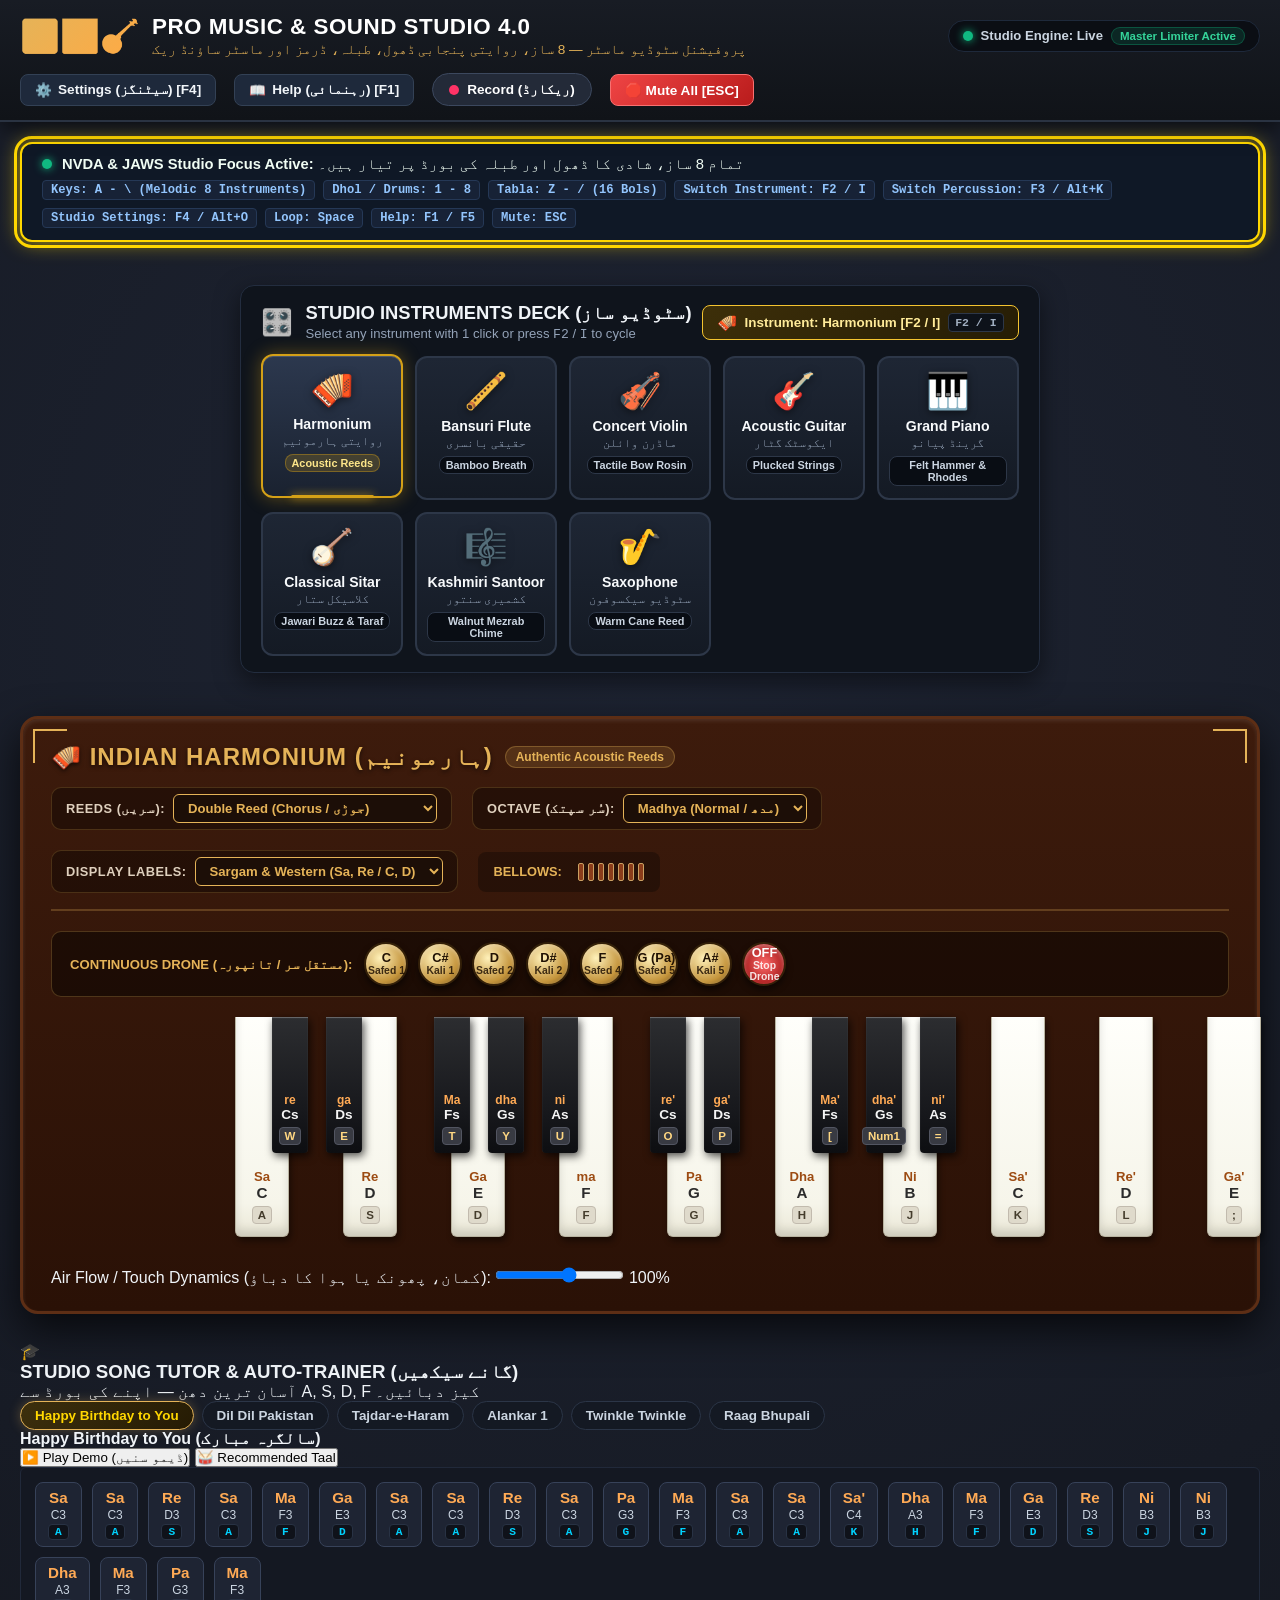
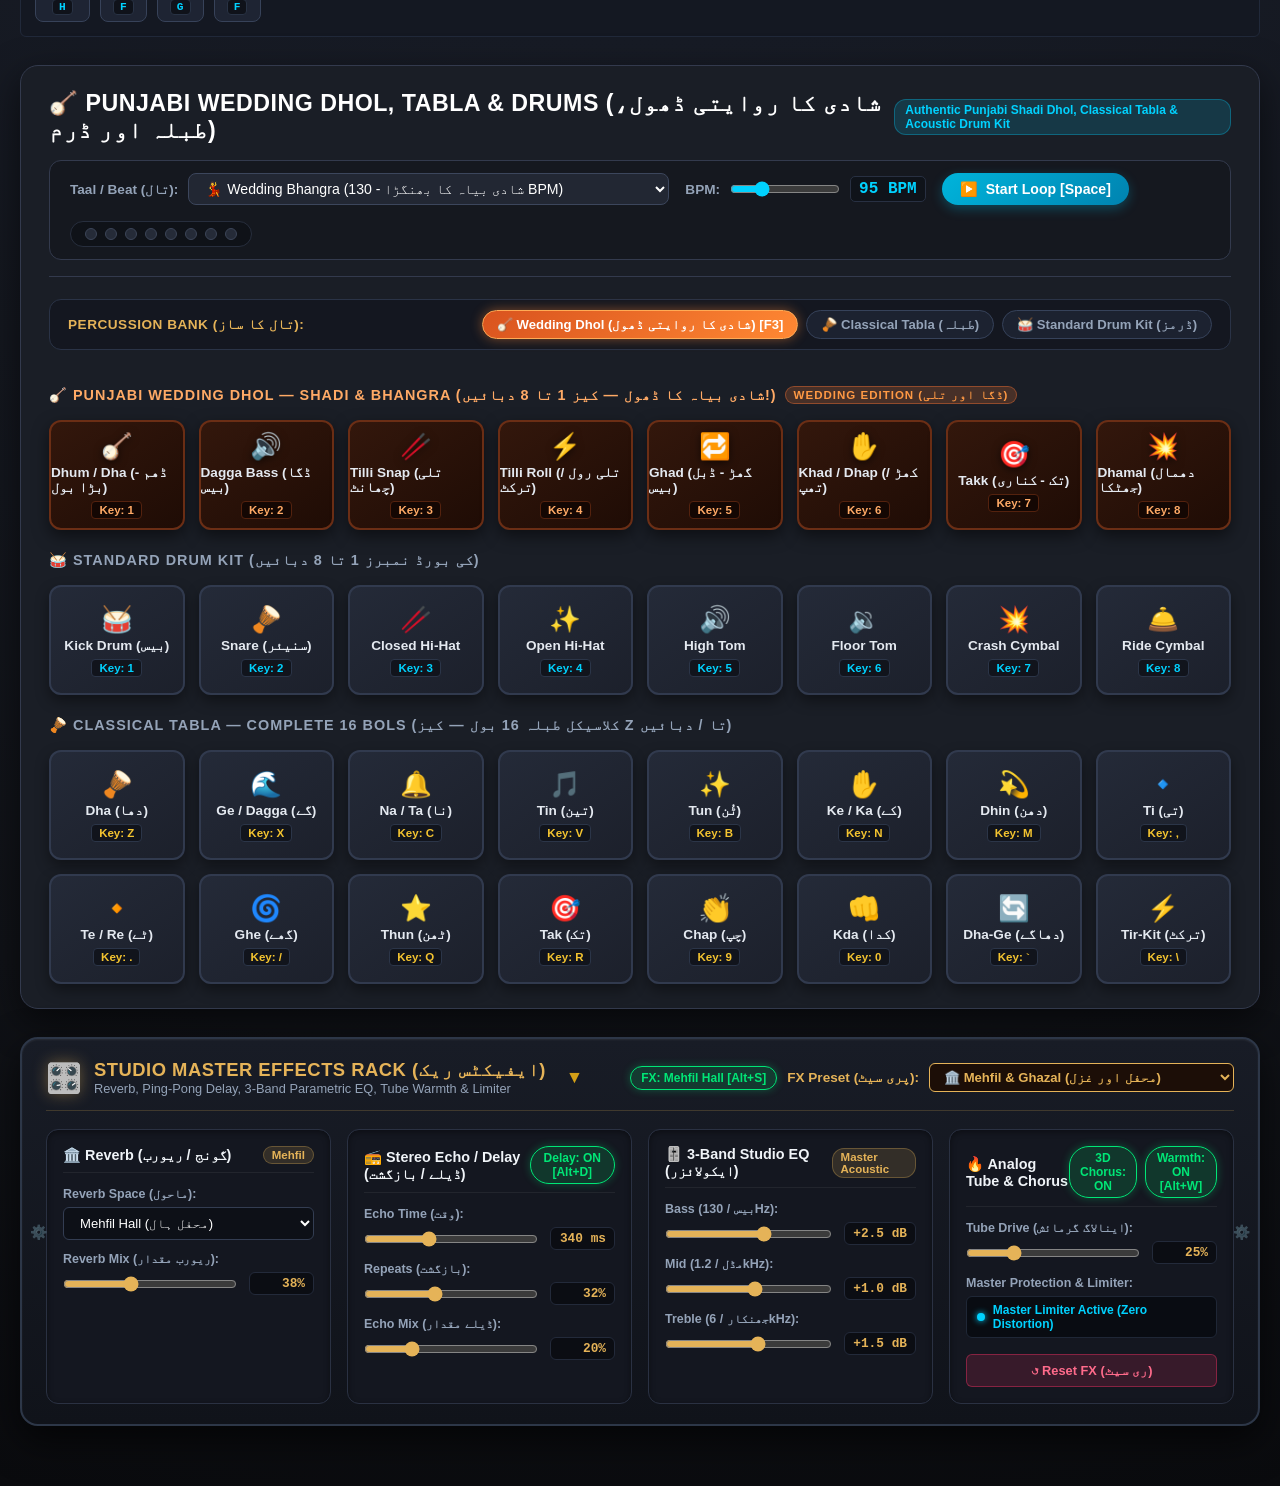
==== index.html @ 952c758a "Pro Music & Sound Studio 4.0 - 8 Instruments, Wedding Dhol, Tabla, Settings Menu & GitHub Updater" ====
<!DOCTYPE html>
<html lang="ur" dir="ltr">
<head>
    <meta charset="UTF-8">
    <meta name="viewport" content="width=device-width, initial-scale=1.0">
    <!-- Built-in Ad-Blocker & Security CSP: Blocks all external ad networks and trackers -->
    <meta http-equiv="Content-Security-Policy" content="default-src 'self' 'unsafe-inline' data: blob:; media-src 'self' data: blob:; img-src 'self' data:;">
    <title>Pro Music & Sound Studio 4.0 - سٹوڈیو ماسٹر (Harmonium, Piano, Sitar, Dhol & Tabla)</title>
    <link rel="manifest" href="manifest.json">
    <link rel="stylesheet" href="style.css">
    <link rel="icon" href="data:image/svg+xml,<svg xmlns='http://www.w3.org/2000/svg' viewBox='0 0 100 100'><text y='.9em' font-size='90'>🎵</text></svg>">
</head>
<body class="mode-dual">

    <!-- ================= TOP STUDIO NAVIGATION HEADER ================= -->
    <header class="studio-header">
        <div class="header-container">
            <div class="logo-area">
                <div class="logo-icon">🎛️🎹🪕</div>
                <div class="title-box">
                    <h1>PRO MUSIC & SOUND STUDIO 4.0</h1>
                    <p class="studio-tagline">پروفیشنل سٹوڈیو ماسٹر — 8 ساز، روایتی پنجابی ڈھول، طبلہ، ڈرمز اور ماسٹر ساؤنڈ ریک</p>
                </div>
            </div>

            <!-- Studio Engine Status & Master VU -->
            <div class="studio-status-box" aria-label="Studio Audio Engine Status">
                <span class="status-indicator-dot" id="engineDot"></span>
                <span class="status-label" id="engineStatusText">Studio Engine: Live</span>
                <span class="vu-badge">Master Limiter Active</span>
            </div>

            <!-- Studio Action Buttons -->
            <div class="header-controls">
                <button id="btnOpenSettings" class="studio-nav-btn" title="Open Studio Settings Menu (Shortcut: F4 or Alt+O)">
                    <span class="nav-icon">⚙️</span>
                    <span>Settings (سیٹنگز) [F4]</span>
                </button>
                <button id="btnTextHelp" class="studio-nav-btn" title="Text Help & Playing Tutorials (Shortcut: F1 or F5)">
                    <span class="nav-icon">📖</span>
                    <span id="helpBtnText">Help (رہنمائی) [F1]</span>
                </button>
                <button id="btnRecord" class="record-btn" title="Record your performance (Shortcut: Alt+X)">
                    <span class="rec-dot"></span>
                    <span id="recText">Record (ریکارڈ)</span>
                </button>
                <a id="btnDownload" class="download-link" download="studio-recording.webm">⬇️ Save Track</a>
                <button id="btnPanicStop" class="panic-btn" title="Panic Button: Stop all sound immediately (Shortcut: Escape)">
                    <span>🛑 Mute All [ESC]</span>
                </button>
            </div>
        </div>
    </header>

    <!-- Main Content: role="application" instructs NVDA and JAWS to enable Focus Mode immediately -->
    <main id="mainApp" role="application" aria-label="Harmonium and Drum Studio Application Mode for NVDA and JAWS">
        
        <!-- Screen Reader Live Regions for Blind / Visually Impaired -->
        <div id="srAssertiveAnnouncer" class="sr-only" role="status" aria-live="assertive" aria-atomic="true"></div>
        <div id="srPoliteAnnouncer" class="sr-only" role="status" aria-live="polite" aria-atomic="true"></div>

        <!-- NVDA & JAWS Direct Focus Initial Target -->
        <div id="nvdaWelcomeBanner" class="nvda-banner" tabindex="0" role="status" aria-label="Pro Music Studio ready. NVDA and JAWS application focus mode is active. All keys pass directly to the studio. Press A to \ for Melodic instruments, 1 to 8 for Dhol and Drums, Z to / for Tabla. Press F4 for Settings, F2 for Instrument Switch, F3 for Percussion Switch, F1 for Help, Escape to stop all sound.">
            <div class="nvda-status-line">
                <span class="status-indicator-dot"></span>
                <span><strong>NVDA & JAWS Studio Focus Active:</strong> تمام 8 ساز، شادی کا ڈھول اور طبلہ کی بورڈ پر تیار ہیں۔</span>
            </div>
            <div class="nvda-quick-tags">
                <span class="nvda-tag">Keys: A - \ (Melodic 8 Instruments)</span>
                <span class="nvda-tag">Dhol / Drums: 1 - 8</span>
                <span class="nvda-tag">Tabla: Z - / (16 Bols)</span>
                <span class="nvda-tag">Switch Instrument: F2 / I</span>
                <span class="nvda-tag">Switch Percussion: F3 / Alt+K</span>
                <span class="nvda-tag">Studio Settings: F4 / Alt+O</span>
                <span class="nvda-tag">Loop: Space</span>
                <span class="nvda-tag">Help: F1 / F5</span>
                <span class="nvda-tag">Mute: ESC</span>
            </div>
        </div>

        <!-- ================= STUDIO INSTRUMENT SELECTOR DECK (8 INSTRUMENTS) ================= -->
        <section class="instrument-deck-section" role="region" aria-label="Studio Instruments Deck">
            <div class="deck-header">
                <div class="deck-title-group">
                    <span class="deck-icon">🎛️</span>
                    <div>
                        <h2>STUDIO INSTRUMENTS DECK (سٹوڈیو ساز)</h2>
                        <span class="deck-subtitle">Select any instrument with 1 click or press <kbd>F2</kbd> / <kbd>I</kbd> to cycle</span>
                    </div>
                </div>
                <div class="deck-quick-btn">
                    <button id="btnToggleInstrument" class="a11y-btn a11y-highlight" title="Switch Instrument (Shortcut: F2 or I)">
                        <span class="a11y-icon" id="instBtnIcon">🪗</span>
                        <span id="instBtnText">Instrument: Harmonium [F2 / I]</span>
                        <span class="a11y-kbd">F2 / I</span>
                    </button>
                </div>
            </div>

            <!-- 8 Interactive Studio Instrument Cards -->
            <div class="instrument-cards-grid" id="instrumentCardsDeck" role="tablist" aria-label="Choose Studio Instrument">
                <button class="inst-card active" data-inst="harmonium" role="tab" aria-selected="true" id="cardHarmonium" title="Indian Harmonium (ہارمونیم) [F2 / I]">
                    <span class="inst-card-icon">🪗</span>
                    <div class="inst-card-info">
                        <strong class="inst-card-title">Harmonium</strong>
                        <span class="inst-card-ur">روایتی ہارمونیم</span>
                    </div>
                    <span class="inst-card-badge">Acoustic Reeds</span>
                </button>

                <button class="inst-card" data-inst="flute" role="tab" aria-selected="false" id="cardFlute" title="Indian Bansuri Flute (بانسری) [F2 / I]">
                    <span class="inst-card-icon">🪈</span>
                    <div class="inst-card-info">
                        <strong class="inst-card-title">Bansuri Flute</strong>
                        <span class="inst-card-ur">حقیقی بانسری</span>
                    </div>
                    <span class="inst-card-badge">Bamboo Breath</span>
                </button>

                <button class="inst-card" data-inst="violin" role="tab" aria-selected="false" id="cardViolin" title="Modern Concert Violin (وائلن اور بیلا) [F2 / I]">
                    <span class="inst-card-icon">🎻</span>
                    <div class="inst-card-info">
                        <strong class="inst-card-title">Concert Violin</strong>
                        <span class="inst-card-ur">ماڈرن وائلن</span>
                    </div>
                    <span class="inst-card-badge">Tactile Bow Rosin</span>
                </button>

                <button class="inst-card" data-inst="guitar" role="tab" aria-selected="false" id="cardGuitar" title="Acoustic & Classical Guitar (ایکوسٹک گٹار) [F2 / I]">
                    <span class="inst-card-icon">🎸</span>
                    <div class="inst-card-info">
                        <strong class="inst-card-title">Acoustic Guitar</strong>
                        <span class="inst-card-ur">ایکوسٹک گٹار</span>
                    </div>
                    <span class="inst-card-badge">Plucked Strings</span>
                </button>

                <button class="inst-card" data-inst="piano" role="tab" aria-selected="false" id="cardPiano" title="Concert Grand Piano (گرینڈ پیانو) [F2 / I]">
                    <span class="inst-card-icon">🎹</span>
                    <div class="inst-card-info">
                        <strong class="inst-card-title">Grand Piano</strong>
                        <span class="inst-card-ur">گرینڈ پیانو</span>
                    </div>
                    <span class="inst-card-badge">Felt Hammer & Rhodes</span>
                </button>

                <button class="inst-card" data-inst="sitar" role="tab" aria-selected="false" id="cardSitar" title="Classical Indian Sitar (کلاسیکل ستار) [F2 / I]">
                    <span class="inst-card-icon">🪕</span>
                    <div class="inst-card-info">
                        <strong class="inst-card-title">Classical Sitar</strong>
                        <span class="inst-card-ur">کلاسیکل ستار</span>
                    </div>
                    <span class="inst-card-badge">Jawari Buzz & Taraf</span>
                </button>

                <button class="inst-card" data-inst="santoor" role="tab" aria-selected="false" id="cardSantoor" title="Kashmiri 100-String Santoor (کشمیری سنتور) [F2 / I]">
                    <span class="inst-card-icon">🎼</span>
                    <div class="inst-card-info">
                        <strong class="inst-card-title">Kashmiri Santoor</strong>
                        <span class="inst-card-ur">کشمیری سنتور</span>
                    </div>
                    <span class="inst-card-badge">Walnut Mezrab Chime</span>
                </button>

                <button class="inst-card" data-inst="sax" role="tab" aria-selected="false" id="cardSax" title="Studio Jazz Saxophone (سٹوڈیو سیکسوفون) [F2 / I]">
                    <span class="inst-card-icon">🎷</span>
                    <div class="inst-card-info">
                        <strong class="inst-card-title">Saxophone</strong>
                        <span class="inst-card-ur">سٹوڈیو سیکسوفون</span>
                    </div>
                    <span class="inst-card-badge">Warm Cane Reed</span>
                </button>
            </div>

            <!-- Hidden select kept for backwards compatibility & screen readers -->
            <select id="instrumentSelect" class="sr-only" aria-label="Select Instrument">
                <option value="harmonium" selected>Harmonium</option>
                <option value="flute">Bansuri Flute</option>
                <option value="violin">Concert Violin</option>
                <option value="guitar">Acoustic Guitar</option>
                <option value="piano">Grand Piano</option>
                <option value="sitar">Classical Sitar</option>
                <option value="santoor">Kashmiri Santoor</option>
                <option value="sax">Saxophone</option>
            </select>
        </section>

        <!-- ================= MAIN MELODIC INSTRUMENT & KEYBOARD WORKSPACE ================= -->
        <section class="harmonium-section" id="harmoniumSection" role="region" aria-label="Melodic Keyboard Workspace">
            <div class="harmonium-header">
                <div class="harmonium-title">
                    <h2 id="instrumentHeaderTitle">🪗 INDIAN HARMONIUM (ہارمونیم)</h2>
                    <span id="instrumentHeaderSubtitle">Authentic Acoustic Reeds</span>
                </div>

                <!-- Instrument Control Strip -->
                <div class="harmonium-controls">
                    <!-- Reed / Tone Bank Selection -->
                    <div class="control-group">
                        <label for="reedSelect" id="reedSelectLabel">Reeds (سریں):</label>
                        <select id="reedSelect" class="brass-select" aria-label="Tone and Sound Model">
                            <option value="double" selected>Double Reed (Chorus / جوڑی)</option>
                            <option value="triple">Triple Reed (Organ Fullness / تہری)</option>
                            <option value="single">Single Reed (Clean / اکیلی)</option>
                        </select>
                    </div>

                    <!-- Octave / Saptak Shift -->
                    <div class="control-group">
                        <label for="octaveSelect">Octave (سُر سپتک):</label>
                        <select id="octaveSelect" class="brass-select" aria-label="Octave Shift: Mandra, Madhya, Taar">
                            <option value="-1">Mandra (Low / مندر)</option>
                            <option value="0" selected>Madhya (Normal / مدھ)</option>
                            <option value="1">Taar (High / تار)</option>
                        </select>
                    </div>

                    <!-- Notation Toggle -->
                    <div class="control-group">
                        <label for="notationSelect">Display Labels:</label>
                        <select id="notationSelect" class="brass-select" aria-label="Notation Display">
                            <option value="both" selected>Sargam & Western (Sa, Re / C, D)</option>
                            <option value="sargam">Sargam Only (سارگم)</option>
                            <option value="western">Western Only (C, D, E)</option>
                        </select>
                    </div>

                    <!-- Bellows / Breath / Touch Expression Indicator -->
                    <div class="bellows-wrapper" id="bellowsWrapper" title="Acoustic Expression Dynamics">
                        <span id="bellowsAirLabel" style="font-size: 0.8rem; font-weight: 700; color: var(--brass);">BELLOWS:</span>
                        <div class="bellows-indicator" id="bellowsIndicator">
                            <div class="bellows-fold"></div>
                            <div class="bellows-fold"></div>
                            <div class="bellows-fold"></div>
                            <div class="bellows-fold"></div>
                            <div class="bellows-fold"></div>
                            <div class="bellows-fold"></div>
                            <div class="bellows-fold"></div>
                        </div>
                    </div>
                </div>
            </div>

            <!-- Continuous Drone Bar (Sur / Tanpura) -->
            <div class="drone-bar">
                <span class="drone-title">Continuous Drone (مستقل سر / تانپورہ):</span>
                <div class="drone-knobs">
                    <button class="drone-btn" data-drone="C4" data-freq="261.63">
                        <span>C</span>
                        <small>Safed 1</small>
                    </button>
                    <button class="drone-btn" data-drone="Cs4" data-freq="277.18">
                        <span>C#</span>
                        <small>Kali 1</small>
                    </button>
                    <button class="drone-btn" data-drone="D4" data-freq="293.66">
                        <span>D</span>
                        <small>Safed 2</small>
                    </button>
                    <button class="drone-btn" data-drone="Ds4" data-freq="311.13">
                        <span>D#</span>
                        <small>Kali 2</small>
                    </button>
                    <button class="drone-btn" data-drone="F4" data-freq="349.23">
                        <span>F</span>
                        <small>Safed 4</small>
                    </button>
                    <button class="drone-btn" data-drone="G4" data-freq="392.00">
                        <span>G (Pa)</span>
                        <small>Safed 5</small>
                    </button>
                    <button class="drone-btn" data-drone="As4" data-freq="466.16">
                        <span>A#</span>
                        <small>Kali 5</small>
                    </button>
                    <button class="drone-btn" id="btnStopDrone" style="background: radial-gradient(circle, #ff6b6b, #8b0000); color: #fff;">
                        <span>OFF</span>
                        <small>Stop Drone</small>
                    </button>
                </div>
            </div>

            <!-- The Keyboard (25 Keys: 15 White, 10 Black) -->
            <div class="keyboard-container" id="keyboardContainer" role="group" aria-label="Melodic Musical Keyboard">
                <div class="keyboard-inner keyboard" id="harmoniumKeyboard">
                    <!-- White Keys -->
                    <div class="key white" data-note="C3" data-freq="130.81" data-sargam="Mandra Sa" data-key="A" id="key-C3" tabindex="0" role="button" aria-label="White key: Mandra Sa, C3, Computer Key A">
                        <div class="key-label-wrapper">
                            <span class="key-sargam">Sa</span>
                            <span class="key-western">C3</span>
                            <span class="key-shortcut">A</span>
                        </div>
                    </div>
                    <div class="key white" data-note="D3" data-freq="146.83" data-sargam="Mandra Re" data-key="S" id="key-D3" tabindex="0" role="button" aria-label="White key: Mandra Re, D3, Computer Key S">
                        <div class="key-label-wrapper">
                            <span class="key-sargam">Re</span>
                            <span class="key-western">D3</span>
                            <span class="key-shortcut">S</span>
                        </div>
                    </div>
                    <div class="key white" data-note="E3" data-freq="164.81" data-sargam="Mandra Ga" data-key="D" id="key-E3" tabindex="0" role="button" aria-label="White key: Mandra Ga, E3, Computer Key D">
                        <div class="key-label-wrapper">
                            <span class="key-sargam">Ga</span>
                            <span class="key-western">E3</span>
                            <span class="key-shortcut">D</span>
                        </div>
                    </div>
                    <div class="key white" data-note="F3" data-freq="174.61" data-sargam="Mandra Ma" data-key="F" id="key-F3" tabindex="0" role="button" aria-label="White key: Mandra Ma, F3, Computer Key F">
                        <div class="key-label-wrapper">
                            <span class="key-sargam">Ma</span>
                            <span class="key-western">F3</span>
                            <span class="key-shortcut">F</span>
                        </div>
                    </div>
                    <div class="key white" data-note="G3" data-freq="196.00" data-sargam="Mandra Pa" data-key="G" id="key-G3" tabindex="0" role="button" aria-label="White key: Mandra Pa, G3, Computer Key G">
                        <div class="key-label-wrapper">
                            <span class="key-sargam">Pa</span>
                            <span class="key-western">G3</span>
                            <span class="key-shortcut">G</span>
                        </div>
                    </div>
                    <div class="key white" data-note="A3" data-freq="220.00" data-sargam="Mandra Dha" data-key="H" id="key-A3" tabindex="0" role="button" aria-label="White key: Mandra Dha, A3, Computer Key H">
                        <div class="key-label-wrapper">
                            <span class="key-sargam">Dha</span>
                            <span class="key-western">A3</span>
                            <span class="key-shortcut">H</span>
                        </div>
                    </div>
                    <div class="key white" data-note="B3" data-freq="246.94" data-sargam="Mandra Ni" data-key="J" id="key-B3" tabindex="0" role="button" aria-label="White key: Mandra Ni, B3, Computer Key J">
                        <div class="key-label-wrapper">
                            <span class="key-sargam">Ni</span>
                            <span class="key-western">B3</span>
                            <span class="key-shortcut">J</span>
                        </div>
                    </div>

                    <!-- Madhya Saptak (Normal) -->
                    <div class="key white" data-note="C4" data-freq="261.63" data-sargam="Madhya Sa" data-key="K" id="key-C4" tabindex="0" role="button" aria-label="White key: Madhya Sa, C4, Computer Key K">
                        <div class="key-label-wrapper">
                            <span class="key-sargam">Sa</span>
                            <span class="key-western">C4</span>
                            <span class="key-shortcut">K</span>
                        </div>
                    </div>
                    <div class="key white" data-note="D4" data-freq="293.66" data-sargam="Madhya Re" data-key="L" id="key-D4" tabindex="0" role="button" aria-label="White key: Madhya Re, D4, Computer Key L">
                        <div class="key-label-wrapper">
                            <span class="key-sargam">Re</span>
                            <span class="key-western">D4</span>
                            <span class="key-shortcut">L</span>
                        </div>
                    </div>
                    <div class="key white" data-note="E4" data-freq="329.63" data-sargam="Madhya Ga" data-key=";" id="key-E4" tabindex="0" role="button" aria-label="White key: Madhya Ga, E4, Computer Key Semicolon">
                        <div class="key-label-wrapper">
                            <span class="key-sargam">Ga</span>
                            <span class="key-western">E4</span>
                            <span class="key-shortcut">;</span>
                        </div>
                    </div>
                    <div class="key white" data-note="F4" data-freq="349.23" data-sargam="Madhya Ma" data-key="'" id="key-F4" tabindex="0" role="button" aria-label="White key: Madhya Ma, F4, Computer Key Quote">
                        <div class="key-label-wrapper">
                            <span class="key-sargam">Ma</span>
                            <span class="key-western">F4</span>
                            <span class="key-shortcut">'</span>
                        </div>
                    </div>
                    <div class="key white" data-note="G4" data-freq="392.00" data-sargam="Madhya Pa" data-key="Enter" id="key-G4" tabindex="0" role="button" aria-label="White key: Madhya Pa, G4, Computer Key Enter">
                        <div class="key-label-wrapper">
                            <span class="key-sargam">Pa</span>
                            <span class="key-western">G4</span>
                            <span class="key-shortcut">↵</span>
                        </div>
                    </div>

                    <!-- Taar Saptak (High) -->
                    <div class="key white" data-note="A4" data-freq="440.00" data-sargam="Taar Dha" data-key="[" id="key-A4" tabindex="0" role="button" aria-label="White key: Taar Dha, A4, Computer Key Left Bracket">
                        <div class="key-label-wrapper">
                            <span class="key-sargam">Dha'</span>
                            <span class="key-western">A4</span>
                            <span class="key-shortcut">[</span>
                        </div>
                    </div>
                    <div class="key white" data-note="B4" data-freq="493.88" data-sargam="Taar Ni" data-key="]" id="key-B4" tabindex="0" role="button" aria-label="White key: Taar Ni, B4, Computer Key Right Bracket">
                        <div class="key-label-wrapper">
                            <span class="key-sargam">Ni'</span>
                            <span class="key-western">B4</span>
                            <span class="key-shortcut">]</span>
                        </div>
                    </div>
                    <div class="key white" data-note="C5" data-freq="523.25" data-sargam="Taar Sa" data-key="\" id="key-C5" tabindex="0" role="button" aria-label="White key: Taar Sa, C5, Computer Key Backslash">
                        <div class="key-label-wrapper">
                            <span class="key-sargam">Sa''</span>
                            <span class="key-western">C5</span>
                            <span class="key-shortcut">\</span>
                        </div>
                    </div>

                    <!-- Black Keys (Komal / Teevra / Flats & Sharps) -->
                    <div class="key black" data-note="Cs3" data-freq="138.59" data-sargam="re (komal)" data-key="W" id="key-Cs3" style="left: 48px;" tabindex="0" role="button" aria-label="Black key: Komal re, C sharp 3, Computer Key W">
                        <div class="key-label-wrapper">
                            <span class="key-sargam">re</span>
                            <span class="key-western">C#3</span>
                            <span class="key-shortcut">W</span>
                        </div>
                    </div>
                    <div class="key black" data-note="Ds3" data-freq="155.56" data-sargam="ga (komal)" data-key="E" id="key-Ds3" style="left: 114px;" tabindex="0" role="button" aria-label="Black key: Komal ga, D sharp 3, Computer Key E">
                        <div class="key-label-wrapper">
                            <span class="key-sargam">ga</span>
                            <span class="key-western">D#3</span>
                            <span class="key-shortcut">E</span>
                        </div>
                    </div>
                    <div class="key black" data-note="Fs3" data-freq="185.00" data-sargam="Ma (teevra)" data-key="T" id="key-Fs3" style="left: 246px;" tabindex="0" role="button" aria-label="Black key: Teevra Ma, F sharp 3, Computer Key T">
                        <div class="key-label-wrapper">
                            <span class="key-sargam">Ma'</span>
                            <span class="key-western">F#3</span>
                            <span class="key-shortcut">T</span>
                        </div>
                    </div>
                    <div class="key black" data-note="Gs3" data-freq="207.65" data-sargam="dha (komal)" data-key="Y" id="key-Gs3" style="left: 312px;" tabindex="0" role="button" aria-label="Black key: Komal dha, G sharp 3, Computer Key Y">
                        <div class="key-label-wrapper">
                            <span class="key-sargam">dha</span>
                            <span class="key-western">G#3</span>
                            <span class="key-shortcut">Y</span>
                        </div>
                    </div>
                    <div class="key black" data-note="As3" data-freq="233.08" data-sargam="ni (komal)" data-key="U" id="key-As3" style="left: 378px;" tabindex="0" role="button" aria-label="Black key: Komal ni, A sharp 3, Computer Key U">
                        <div class="key-label-wrapper">
                            <span class="key-sargam">ni</span>
                            <span class="key-western">A#3</span>
                            <span class="key-shortcut">U</span>
                        </div>
                    </div>

                    <!-- Madhya Black Keys -->
                    <div class="key black" data-note="Cs4" data-freq="277.18" data-sargam="re (komal)" data-key="O" id="key-Cs4" style="left: 510px;" tabindex="0" role="button" aria-label="Black key: Madhya Komal re, C sharp 4, Computer Key O">
                        <div class="key-label-wrapper">
                            <span class="key-sargam">re</span>
                            <span class="key-western">C#4</span>
                            <span class="key-shortcut">O</span>
                        </div>
                    </div>
                    <div class="key black" data-note="Ds4" data-freq="311.13" data-sargam="ga (komal)" data-key="P" id="key-Ds4" style="left: 576px;" tabindex="0" role="button" aria-label="Black key: Madhya Komal ga, D sharp 4, Computer Key P">
                        <div class="key-label-wrapper">
                            <span class="key-sargam">ga</span>
                            <span class="key-western">D#4</span>
                            <span class="key-shortcut">P</span>
                        </div>
                    </div>
                    <!-- Black key Fs4 -->
                    <div class="key black" data-note="Fs4" data-freq="369.99" data-sargam="Ma (teevra)" data-key="Backspace" id="key-Fs4" style="left: 708px;" tabindex="0" role="button" aria-label="Black key: Madhya Teevra Ma, F sharp 4, Computer Key Backspace">
                        <div class="key-label-wrapper">
                            <span class="key-sargam">Ma'</span>
                            <span class="key-western">F#4</span>
                            <span class="key-shortcut">⌫</span>
                        </div>
                    </div>
                </div>
            </div>

            <!-- Bellows Dynamics Control Slider -->
            <div class="bellows-control-bar">
                <label for="bellowsSlider" id="bellowsSliderLabel">Air Flow / Touch Dynamics (کمان، پھونک یا ہوا کا دباؤ):</label>
                <input type="range" id="bellowsSlider" min="0.3" max="1.5" step="0.05" value="1.0" aria-label="Air Pressure and Expression Dynamics">
                <span class="bellows-val" id="bellowsVal">100%</span>
            </div>
        </section>

        <!-- ================= INTERACTIVE SONG TUTOR & AUTO TRAINER ================= -->
        <section class="song-tutor-section" id="songTutorSection" role="region" aria-label="Interactive Song Tutorials">
            <div class="tutor-header">
                <div class="tutor-title">
                    <span class="tutor-icon">🎓</span>
                    <div>
                        <h3>STUDIO SONG TUTOR & AUTO-TRAINER (گانے سیکھیں)</h3>
                        <span id="currentSongDesc">Select a song to practice notes or listen to automated demo</span>
                    </div>
                </div>
                <div class="song-selector-pills" id="songSelectorPills"></div>
            </div>
            <div class="song-display-card">
                <div class="song-info-line">
                    <h4 id="currentSongTitle">🎵 Song Title</h4>
                    <div class="song-action-btns">
                        <button id="btnPlaySongDemo" class="demo-play-btn" title="Listen to automated melody demo">
                            <span id="demoPlayIcon">▶️</span>
                            <span id="demoPlayText">Listen Demo (ڈیمو سنیں)</span>
                        </button>
                        <button id="btnSongBeat" class="song-beat-btn" title="Play recommended rhythm Taal">
                            <span>🥁 Recommended Taal</span>
                        </button>
                    </div>
                </div>
                <div class="notes-stream" id="notesStream" role="region" aria-label="Interactive notes practice bar"></div>
            </div>
        </section>

        <!-- ================= PERCUSSION STUDIO: DHOL, TABLA & DRUMS ================= -->
        <section class="drum-section" id="drumSection" role="region" aria-label="Percussion Studio Workspace">
            <div class="drum-header">
                <div class="drum-title">
                    <h2>🪕 PUNJABI WEDDING DHOL, TABLA & DRUMS (شادی کا روایتی ڈھول، طبلہ اور ڈرم)</h2>
                    <span>Authentic Punjabi Shadi Dhol, Classical Tabla & Acoustic Drum Kit</span>
                </div>

                <!-- Live Rhythm Sequencer / Auto Accompaniment -->
                <div class="rhythm-toolbar">
                    <div class="rhythm-select-box">
                        <label for="rhythmSelect">Taal / Beat (تال):</label>
                        <select id="rhythmSelect" class="studio-select">
                            <option value="bhangra" selected>💃 Wedding Bhangra (شادی بیاہ کا بھنگڑا - 130 BPM)</option>
                            <option value="luddi">👰 Wedding Luddi & Mehndi (شادی کی لدھی اور رسمِ حنا - 115 BPM)</option>
                            <option value="dhamal">📿 Mast Qalandar Dhamal (مست قلندر دھمال - 140 BPM)</option>
                            <option value="keherwa">Keherwa (کہروہ - 8 Matra / Ghazal)</option>
                            <option value="dadra">Dadra (دادرا - 6 Matra / Folk)</option>
                            <option value="rock">Rock / Pop (4/4 Standard)</option>
                            <option value="disco">Disco / Dance (4-on-Floor)</option>
                            <option value="metronome">Metronome (Practice / میٹرونوم)</option>
                        </select>
                    </div>

                    <div class="tempo-box">
                        <label for="tempoSlider">BPM:</label>
                        <input type="range" id="tempoSlider" min="60" max="200" value="95">
                        <span class="bpm-display" id="bpmDisplay">95 BPM</span>
                    </div>

                    <button id="btnPlayRhythm" class="rhythm-play-btn" title="Start or Stop Rhythm Loop (Shortcut: Space)">
                        <span id="rhythmPlayIcon">▶️</span>
                        <span id="rhythmPlayText">Start Loop [Space]</span>
                    </button>

                    <!-- Beat Step Visualizer -->
                    <div class="step-lights" id="stepLights">
                        <div class="step-led"></div>
                        <div class="step-led"></div>
                        <div class="step-led"></div>
                        <div class="step-led"></div>
                        <div class="step-led"></div>
                        <div class="step-led"></div>
                        <div class="step-led"></div>
                        <div class="step-led"></div>
                    </div>
                </div>
            </div>

            <!-- Percussion Bank Selector -->
            <div class="perc-bank-bar" role="toolbar" aria-label="Percussion Instrument Selection">
                <span class="perc-bank-label">Percussion Bank (تال کا ساز):</span>
                <div class="perc-bank-pills">
                    <button class="perc-bank-btn active" data-bank="dhol" id="btnBankDhol" title="Switch to Punjabi Wedding Dhol (Shortcut: F3 or Alt+K)">
                        <span>🪕 Wedding Dhol (شادی کا روایتی ڈھول) [F3]</span>
                    </button>
                    <button class="perc-bank-btn" data-bank="tabla" id="btnBankTabla" title="Switch to Classical Tabla (Shortcut: F3 or Alt+K)">
                        <span>🪘 Classical Tabla (طبلہ)</span>
                    </button>
                    <button class="perc-bank-btn" data-bank="drums" id="btnBankDrums" title="Switch to Standard Drum Kit (Shortcut: F3 or Alt+K)">
                        <span>🥁 Standard Drum Kit (ڈرمز)</span>
                    </button>
                </div>
            </div>

            <!-- Punjabi Wedding Dhol Pads (شادی بیاہ کا روایتی پنجابی ڈھول) -->
            <div class="pads-wrapper" id="dholPadsWrapper">
                <div class="pads-section-title dhol-title">
                    <span>🪕 Punjabi Wedding Dhol — Shadi & Bhangra (شادی بیاہ کا ڈھول — کیز 1 تا 8 دبائیں!)</span>
                    <span class="dhol-badge">Wedding Edition (ڈگا اور تلی)</span>
                </div>
                <div class="pads-grid dhol-grid">
                    <div class="drum-pad dhol-pad" data-drum="dhol-dhum" data-key="1">
                        <div class="pad-icon">🪕</div>
                        <div class="pad-name">Dhum / Dha (ڈھم - بڑا بول)</div>
                        <div class="pad-hint">Key: 1</div>
                    </div>
                    <div class="drum-pad dhol-pad" data-drum="dhol-dagga" data-key="2">
                        <div class="pad-icon">🔊</div>
                        <div class="pad-name">Dagga Bass (ڈگا بیس)</div>
                        <div class="pad-hint">Key: 2</div>
                    </div>
                    <div class="drum-pad dhol-pad" data-drum="dhol-tilli" data-key="3">
                        <div class="pad-icon">🥢</div>
                        <div class="pad-name">Tilli Snap (تلی چھانٹ)</div>
                        <div class="pad-hint">Key: 3</div>
                    </div>
                    <div class="drum-pad dhol-pad" data-drum="dhol-roll" data-key="4">
                        <div class="pad-icon">⚡</div>
                        <div class="pad-name">Tilli Roll (تلی رول / ترکٹ)</div>
                        <div class="pad-hint">Key: 4</div>
                    </div>
                    <div class="drum-pad dhol-pad" data-drum="dhol-ghad" data-key="5">
                        <div class="pad-icon">🔁</div>
                        <div class="pad-name">Ghad (گھڑ - ڈبل بیس)</div>
                        <div class="pad-hint">Key: 5</div>
                    </div>
                    <div class="drum-pad dhol-pad" data-drum="dhol-khad" data-key="6">
                        <div class="pad-icon">✋</div>
                        <div class="pad-name">Khad / Dhap (کھڑ / تھپ)</div>
                        <div class="pad-hint">Key: 6</div>
                    </div>
                    <div class="drum-pad dhol-pad" data-drum="dhol-takk" data-key="7">
                        <div class="pad-icon">🎯</div>
                        <div class="pad-name">Takk (تک - کناری)</div>
                        <div class="pad-hint">Key: 7</div>
                    </div>
                    <div class="drum-pad dhol-pad" data-drum="dhol-dhamal" data-key="8">
                        <div class="pad-icon">💥</div>
                        <div class="pad-name">Dhamal (دھمال جھٹکا)</div>
                        <div class="pad-hint">Key: 8</div>
                    </div>
                </div>
            </div>

            <!-- Standard Drum Kit Pads -->
            <div class="pads-wrapper" id="standardDrumsWrapper">
                <div class="pads-section-title">
                    <span>🥁 Standard Drum Kit (کی بورڈ نمبرز 1 تا 8 دبائیں)</span>
                </div>
                <div class="pads-grid">
                    <div class="drum-pad" data-drum="kick" data-key="1">
                        <div class="pad-icon">🥁</div>
                        <div class="pad-name">Kick Drum (بیس)</div>
                        <div class="pad-hint">Key: 1</div>
                    </div>
                    <div class="drum-pad" data-drum="snare" data-key="2">
                        <div class="pad-icon">🪘</div>
                        <div class="pad-name">Snare (سنیئر)</div>
                        <div class="pad-hint">Key: 2</div>
                    </div>
                    <div class="drum-pad" data-drum="hihat-closed" data-key="3">
                        <div class="pad-icon">🥢</div>
                        <div class="pad-name">Closed Hi-Hat</div>
                        <div class="pad-hint">Key: 3</div>
                    </div>
                    <div class="drum-pad" data-drum="hihat-open" data-key="4">
                        <div class="pad-icon">✨</div>
                        <div class="pad-name">Open Hi-Hat</div>
                        <div class="pad-hint">Key: 4</div>
                    </div>
                    <div class="drum-pad" data-drum="tom-high" data-key="5">
                        <div class="pad-icon">🔊</div>
                        <div class="pad-name">High Tom</div>
                        <div class="pad-hint">Key: 5</div>
                    </div>
                    <div class="drum-pad" data-drum="tom-low" data-key="6">
                        <div class="pad-icon">🔉</div>
                        <div class="pad-name">Floor Tom</div>
                        <div class="pad-hint">Key: 6</div>
                    </div>
                    <div class="drum-pad" data-drum="crash" data-key="7">
                        <div class="pad-icon">💥</div>
                        <div class="pad-name">Crash Cymbal</div>
                        <div class="pad-hint">Key: 7</div>
                    </div>
                    <div class="drum-pad" data-drum="ride" data-key="8">
                        <div class="pad-icon">🛎️</div>
                        <div class="pad-name">Ride Cymbal</div>
                        <div class="pad-hint">Key: 8</div>
                    </div>
                </div>
            </div>

            <!-- Classical Tabla Pads (16 Bols) -->
            <div class="pads-wrapper" id="tablaPadsWrapper">
                <div class="pads-section-title tabla-title">
                    <span>🪘 Classical Tabla — Complete 16 Bols (کلاسیکل طبلہ 16 بول — کیز Z تا / دبائیں)</span>
                </div>
                <div class="pads-grid tabla-grid">
                    <div class="drum-pad tabla-pad" data-drum="tabla-dha" data-key="Z">
                        <div class="pad-icon">🪘</div>
                        <div class="pad-name">Dha (دھا)</div>
                        <div class="pad-hint">Key: Z</div>
                    </div>
                    <div class="drum-pad tabla-pad" data-drum="tabla-ge" data-key="X">
                        <div class="pad-icon">🌊</div>
                        <div class="pad-name">Ge / Dagga (گے)</div>
                        <div class="pad-hint">Key: X</div>
                    </div>
                    <div class="drum-pad tabla-pad" data-drum="tabla-na" data-key="C">
                        <div class="pad-icon">🔔</div>
                        <div class="pad-name">Na / Ta (نا)</div>
                        <div class="pad-hint">Key: C</div>
                    </div>
                    <div class="drum-pad tabla-pad" data-drum="tabla-tin" data-key="V">
                        <div class="pad-icon">🎵</div>
                        <div class="pad-name">Tin (تین)</div>
                        <div class="pad-hint">Key: V</div>
                    </div>
                    <div class="drum-pad tabla-pad" data-drum="tabla-tun" data-key="B">
                        <div class="pad-icon">✨</div>
                        <div class="pad-name">Tun (ٹُن)</div>
                        <div class="pad-hint">Key: B</div>
                    </div>
                    <div class="drum-pad tabla-pad" data-drum="tabla-ke" data-key="N">
                        <div class="pad-icon">✋</div>
                        <div class="pad-name">Ke / Ka (کے)</div>
                        <div class="pad-hint">Key: N</div>
                    </div>
                    <div class="drum-pad tabla-pad" data-drum="tabla-dhin" data-key="M">
                        <div class="pad-icon">💫</div>
                        <div class="pad-name">Dhin (دھن)</div>
                        <div class="pad-hint">Key: M</div>
                    </div>
                    <div class="drum-pad tabla-pad" data-drum="tabla-ti" data-key=",">
                        <div class="pad-icon">🔹</div>
                        <div class="pad-name">Ti (تی)</div>
                        <div class="pad-hint">Key: ,</div>
                    </div>
                    <div class="drum-pad tabla-pad" data-drum="tabla-te" data-key=".">
                        <div class="pad-icon">🔸</div>
                        <div class="pad-name">Te / Re (ٹے)</div>
                        <div class="pad-hint">Key: .</div>
                    </div>
                    <div class="drum-pad tabla-pad" data-drum="tabla-ghe" data-key="/">
                        <div class="pad-icon">🌀</div>
                        <div class="pad-name">Ghe (گھے)</div>
                        <div class="pad-hint">Key: /</div>
                    </div>
                    <div class="drum-pad tabla-pad" data-drum="tabla-thun" data-key="Q">
                        <div class="pad-icon">⭐</div>
                        <div class="pad-name">Thun (ٹھن)</div>
                        <div class="pad-hint">Key: Q</div>
                    </div>
                    <div class="drum-pad tabla-pad" data-drum="tabla-tak" data-key="R">
                        <div class="pad-icon">🎯</div>
                        <div class="pad-name">Tak (تک)</div>
                        <div class="pad-hint">Key: R</div>
                    </div>
                    <div class="drum-pad tabla-pad" data-drum="tabla-chap" data-key="9">
                        <div class="pad-icon">👏</div>
                        <div class="pad-name">Chap (چپ)</div>
                        <div class="pad-hint">Key: 9</div>
                    </div>
                    <div class="drum-pad tabla-pad" data-drum="tabla-kda" data-key="0">
                        <div class="pad-icon">👊</div>
                        <div class="pad-name">Kda (کدا)</div>
                        <div class="pad-hint">Key: 0</div>
                    </div>
                    <div class="drum-pad tabla-pad" data-drum="tabla-dhage" data-key="`">
                        <div class="pad-icon">🔄</div>
                        <div class="pad-name">Dha-Ge (دھاگے)</div>
                        <div class="pad-hint">Key: `</div>
                    </div>
                    <div class="drum-pad tabla-pad" data-drum="tabla-tirkit" data-key="\">
                        <div class="pad-icon">⚡</div>
                        <div class="pad-name">Tir-Kit (ترکٹ)</div>
                        <div class="pad-hint">Key: \</div>
                    </div>
                </div>
            </div>
        </section>

        <!-- ================= COLLAPSIBLE STUDIO MASTER EFFECTS RACK ================= -->
        <section class="studio-rack-section" id="studioRackSection" role="region" aria-label="Studio Effects Rack">
            <div class="rack-header">
                <div class="rack-title">
                    <button id="btnToggleFxRack" class="rack-toggle-expand-btn" aria-expanded="true" title="Show or Hide Studio Master Effects Rack (Shortcut: Alt+S)">
                        <span class="rack-icon">🎛️</span>
                        <div style="text-align: left;">
                            <h2 style="display: inline-block;">STUDIO MASTER EFFECTS RACK (ایفیکٹس ریک)</h2>
                            <span class="rack-subtitle" style="display: block;">Reverb, Ping-Pong Delay, 3-Band Parametric EQ, Tube Warmth & Limiter</span>
                        </div>
                        <span id="fxRackToggleIcon" class="expand-arrow">▼</span>
                    </button>
                </div>

                <div class="rack-preset-group">
                    <button id="btnStudioFxPreset" class="rack-toggle-btn active" title="Cycle Studio FX Preset (Shortcut: Alt+S)">
                        <span id="fxPresetBtnText">FX: Mehfil Hall [Alt+S]</span>
                    </button>
                    <label for="studioPresetSelect" class="rack-label">FX Preset (پری سیٹ):</label>
                    <select id="studioPresetSelect" class="brass-select" aria-label="Choose Studio Sound FX Preset (Shortcut: Alt+S)">
                        <option value="mehfil" selected>🏛️ Mehfil & Ghazal (محفل اور غزل)</option>
                        <option value="classical">🎼 Classical Solo (کلاسیکل ساز)</option>
                        <option value="bollywood">🎬 Bollywood Film Studio (فلم سٹوڈیو)</option>
                        <option value="qawwali">📿 Sufi Qawwali (صوفیانہ قوالی)</option>
                        <option value="clean">⚪ Clean / Dry Bypass (بغیر ایفیکٹس کے)</option>
                    </select>
                </div>
            </div>

            <div class="rack-grid" id="rackGrid">
                <!-- 1. Studio Reverb Module -->
                <div class="rack-module" role="group" aria-label="Reverb Space Module">
                    <div class="module-title">
                        <span>🏛️ Reverb (گونج / ریورب)</span>
                        <span class="module-badge" id="reverbBadge">Mehfil Hall</span>
                    </div>
                    <div class="module-controls">
                        <div class="rack-control">
                            <label for="reverbPresetSelect">Reverb Space (ماحول):</label>
                            <select id="reverbPresetSelect" class="rack-select" aria-label="Reverb Space Preset (Shortcut: Alt+R)">
                                <option value="mehfil" selected>Mehfil Hall (محفل ہال)</option>
                                <option value="studio">Studio Room (ریکارڈنگ روم)</option>
                                <option value="plate">Plate Reverb (پلیٹ شمر)</option>
                                <option value="cathedral">Cathedral (وسیع دربار)</option>
                                <option value="spring">Spring (سپرنگ ریورب)</option>
                                <option value="off">OFF (بند کریں)</option>
                            </select>
                        </div>
                        <div class="rack-control">
                            <label for="reverbWetSlider">Reverb Mix (ریورب مقدار):</label>
                            <div class="slider-with-val">
                                <input type="range" id="reverbWetSlider" min="0" max="1" step="0.01" value="0.38" aria-label="Reverb Mix Level">
                                <span class="rack-val" id="reverbWetVal">38%</span>
                            </div>
                        </div>
                    </div>
                </div>

                <!-- 2. Stereo Tape / Ping-Pong Delay Module -->
                <div class="rack-module" role="group" aria-label="Stereo Echo and Delay Module">
                    <div class="module-title">
                        <span>📻 Stereo Echo / Delay (ڈیلے / بازگشت)</span>
                        <button id="btnToggleDelay" class="rack-toggle-btn active" aria-pressed="true" title="Toggle Stereo Echo Delay (Shortcut: Alt+D)">
                            <span id="delayToggleText">Delay: ON [Alt+D]</span>
                        </button>
                    </div>
                    <div class="module-controls">
                        <div class="rack-control">
                            <label for="delayTimeSlider">Echo Time (وقت):</label>
                            <div class="slider-with-val">
                                <input type="range" id="delayTimeSlider" min="0.08" max="0.80" step="0.01" value="0.34" aria-label="Delay Echo Time">
                                <span class="rack-val" id="delayTimeVal">340 ms</span>
                            </div>
                        </div>
                        <div class="rack-control">
                            <label for="delayFeedbackSlider">Repeats (بازگشت):</label>
                            <div class="slider-with-val">
                                <input type="range" id="delayFeedbackSlider" min="0" max="0.80" step="0.01" value="0.32" aria-label="Delay Feedback Repeats">
                                <span class="rack-val" id="delayFeedbackVal">32%</span>
                            </div>
                        </div>
                        <div class="rack-control">
                            <label for="delayWetSlider">Echo Mix (ڈیلے مقدار):</label>
                            <div class="slider-with-val">
                                <input type="range" id="delayWetSlider" min="0" max="0.80" step="0.01" value="0.20" aria-label="Delay Wet Mix Level">
                                <span class="rack-val" id="delayWetVal">20%</span>
                            </div>
                        </div>
                    </div>
                </div>

                <!-- 3. 3-Band Parametric Studio EQ Module -->
                <div class="rack-module" role="group" aria-label="3-Band Parametric Equalizer">
                    <div class="module-title">
                        <span>🎚️ 3-Band Studio EQ (ایکولائزر)</span>
                        <span class="module-badge">Master Acoustic</span>
                    </div>
                    <div class="module-controls eq-controls">
                        <div class="rack-control">
                            <label for="eqLowSlider">Bass (بیس / 130Hz):</label>
                            <div class="slider-with-val">
                                <input type="range" id="eqLowSlider" min="-12" max="12" step="0.5" value="2.5" aria-label="Bass Low Shelf Gain">
                                <span class="rack-val" id="eqLowVal">+2.5 dB</span>
                            </div>
                        </div>
                        <div class="rack-control">
                            <label for="eqMidSlider">Mid (مڈل / 1.2kHz):</label>
                            <div class="slider-with-val">
                                <input type="range" id="eqMidSlider" min="-12" max="12" step="0.5" value="1.0" aria-label="Mid Frequency Gain">
                                <span class="rack-val" id="eqMidVal">+1.0 dB</span>
                            </div>
                        </div>
                        <div class="rack-control">
                            <label for="eqHighSlider">Treble (جھنکار / 6kHz):</label>
                            <div class="slider-with-val">
                                <input type="range" id="eqHighSlider" min="-12" max="12" step="0.5" value="1.5" aria-label="Treble High Shelf Gain">
                                <span class="rack-val" id="eqHighVal">+1.5 dB</span>
                            </div>
                        </div>
                    </div>
                </div>

                <!-- 4. Analog Tube Saturation & Stereo Dimension Module -->
                <div class="rack-module" role="group" aria-label="Analog Warmth and Stereo Dimension">
                    <div class="module-title">
                        <span>🔥 Analog Tube & Chorus</span>
                        <div style="display: flex; gap: 8px;">
                            <button id="btnToggleChorus" class="rack-toggle-btn" aria-pressed="false" title="Toggle 3D Stereo Chorus">
                                <span id="chorusToggleText">3D Chorus: OFF</span>
                            </button>
                            <button id="btnToggleTube" class="rack-toggle-btn active" aria-pressed="true" title="Toggle Analog Tube Warmth (Shortcut: Alt+W)">
                                <span id="tubeToggleText">Warmth: ON [Alt+W]</span>
                            </button>
                        </div>
                    </div>
                    <div class="module-controls">
                        <div class="rack-control">
                            <label for="tubeWarmthSlider">Tube Drive (اینالاگ گرمائش):</label>
                            <div class="slider-with-val">
                                <input type="range" id="tubeWarmthSlider" min="0" max="100" step="1" value="25" aria-label="Analog Tube Saturation Drive">
                                <span class="rack-val" id="tubeWarmthVal">25%</span>
                            </div>
                        </div>
                        <div class="rack-control">
                            <label>Master Protection & Limiter:</label>
                            <div class="limiter-status-box" title="Master Brickwall Studio Limiter Active">
                                <span class="limiter-dot"></span>
                                <span class="limiter-text">Master Limiter Active (Zero Distortion)</span>
                            </div>
                        </div>
                        <div class="rack-control rack-btn-group">
                            <button id="btnResetFx" class="rack-reset-btn" title="Reset all Studio Effects to Default">
                                <span>↺ Reset FX (ری سیٹ)</span>
                            </button>
                        </div>
                    </div>
                </div>
            </div>
        </section>

        <!-- ================= STUDIO SETTINGS MODAL DIALOG (سیٹنگز مینو) ================= -->
        <div class="settings-modal" id="settingsModal" role="dialog" aria-modal="true" aria-labelledby="settingsModalTitle" hidden>
            <div class="settings-modal-overlay" id="settingsOverlay"></div>
            <div class="settings-modal-content">
                <div class="settings-modal-header">
                    <div class="settings-title-group">
                        <span class="settings-icon">⚙️</span>
                        <div>
                            <h2 id="settingsModalTitle">STUDIO SETTINGS & ACCESSIBILITY (سٹوڈیو سیٹنگز)</h2>
                            <span>Audio Engine, Screen Reader, Keyboard & Themes</span>
                        </div>
                    </div>
                    <button class="settings-close-btn" id="btnCloseSettings" aria-label="Close Settings Menu (Shortcut: Escape)">✕</button>
                </div>

                <!-- Settings Tab Buttons -->
                <div class="settings-tabs" role="tablist" aria-label="Settings Categories">
                    <button class="settings-tab-btn active" role="tab" aria-selected="true" data-tab="soundTab" id="tabBtnSound">🎛️ Sound & Engine (آواز)</button>
                    <button class="settings-tab-btn" role="tab" aria-selected="false" data-tab="a11yTab" id="tabBtnA11y">♿ Screen Reader (نابینا افراد)</button>
                    <button class="settings-tab-btn" role="tab" aria-selected="false" data-tab="keyboardTab" id="tabBtnKeyboard">⌨️ Keyboard & Input (کی بورڈ)</button>
                    <button class="settings-tab-btn" role="tab" aria-selected="false" data-tab="displayTab" id="tabBtnDisplay">🎨 Appearance & Theme (ڈسپلے)</button>
                </div>

                <div class="settings-body">
                    <!-- Tab 1: Sound & Engine -->
                    <div class="settings-tab-pane active" id="soundTab" role="tabpanel" aria-labelledby="tabBtnSound">
                        <h3>🎛️ Studio Sound Engine & Master Levels</h3>
                        <div class="settings-grid">
                            <div class="settings-item">
                                <label for="volMaster">Master Studio Volume (مجموعی آواز):</label>
                                <input type="range" id="volMaster" min="0" max="1" step="0.01" value="0.85">
                            </div>
                            <div class="settings-item">
                                <label for="volHarmonium">Melodic Instruments Volume (سازوں کی آواز):</label>
                                <input type="range" id="volHarmonium" min="0" max="1" step="0.01" value="0.85">
                            </div>
                            <div class="settings-item">
                                <label for="volDrums">Percussion Volume (ڈھول و طبلہ آواز):</label>
                                <input type="range" id="volDrums" min="0" max="1" step="0.01" value="0.90">
                            </div>
                            <div class="settings-item">
                                <label>Concert Pitch Tuning:</label>
                                <select id="settingTuning" class="studio-select">
                                    <option value="440" selected>Standard Concert Pitch (A = 440 Hz)</option>
                                    <option value="432">Natural Healing Pitch (A = 432 Hz)</option>
                                </select>
                            </div>
                        </div>
                    </div>

                    <!-- Tab 2: Screen Reader & Accessibility -->
                    <div class="settings-tab-pane" id="a11yTab" role="tabpanel" aria-labelledby="tabBtnA11y">
                        <h3>♿ Screen Reader & Accessibility Support</h3>
                        <p class="settings-desc">Designed specifically for NVDA and JAWS screen readers.</p>
                        <div class="settings-grid">
                            <div class="settings-item">
                                <label>Voice Mode (آواز کی قسم):</label>
                                <button id="btnVoiceMode" class="a11y-btn active" title="Toggle Screen Reader Voice output: NVDA/JAWS ARIA vs Browser Voice (Alt + M)">
                                    <span class="a11y-icon">🎙️</span>
                                    <span id="voiceModeText">Voice: NVDA / JAWS</span>
                                </button>
                            </div>
                            <div class="settings-item">
                                <label>Speak Note Names on Key Press (سر کا نام سننا):</label>
                                <button id="btnToggleSpeakNotes" class="a11y-btn" aria-pressed="false" title="Speak Note Names Aloud When Played (Alt + N)">
                                    <span class="a11y-icon">🔊</span>
                                    <span id="speakNotesBtnText">Speak Notes: OFF [Alt+N]</span>
                                </button>
                            </div>
                            <div class="settings-item">
                                <label>Audio Earcons & Feedback Cues (بٹن کی بیپ آواز):</label>
                                <button id="btnToggleEarcons" class="a11y-btn active" aria-pressed="true">
                                    <span>🔔 Earcons: ON</span>
                                </button>
                            </div>
                        </div>
                    </div>

                    <!-- Tab 3: Keyboard & Controls -->
                    <div class="settings-tab-pane" id="keyboardTab" role="tabpanel" aria-labelledby="tabBtnKeyboard">
                        <h3>⌨️ Keyboard & Input Options</h3>
                        <div class="settings-grid">
                            <div class="settings-item">
                                <label>Easy Mode (سادہ طریقہ - صرف سفید چابیاں):</label>
                                <button id="btnEasyMode" class="a11y-btn" aria-pressed="false" title="Toggle Simplified Clean Interface (Alt + E)">
                                    <span class="a11y-icon">⚡</span>
                                    <span id="easyModeText">Easy Mode: OFF [Alt+E]</span>
                                </button>
                            </div>
                            <div class="settings-item">
                                <label>Percussion Bank Quick Switch:</label>
                                <button id="btnTogglePercBank" class="a11y-btn a11y-highlight" title="Switch Percussion Bank (Shortcut: F3 or Alt+K)">
                                    <span class="a11y-icon">🪕</span>
                                    <span id="percBankBtnText">Bank: Wedding Dhol [F3]</span>
                                </button>
                            </div>
                            <div class="settings-item">
                                <label>Check Offline Updates (اپ ڈیٹس چیک کریں):</label>
                                <button id="btnUpdateCheck" class="a11y-btn" title="Check for Updates and Offline Cache Integrity (Alt + U)">
                                    <span class="a11y-icon">🔄</span>
                                    <span id="updateBtnText">Check Updates [Alt+U]</span>
                                </button>
                            </div>
                        </div>
                    </div>

                    <!-- Tab 4: Display & Appearance -->
                    <div class="settings-tab-pane" id="displayTab" role="tabpanel" aria-labelledby="tabBtnDisplay">
                        <h3>🎨 Display & Appearance Themes</h3>
                        <div class="settings-grid">
                            <div class="settings-item">
                                <label>High Contrast Mode (تیز رنگ برائے کم نظر افراد):</label>
                                <button id="btnHighContrast" class="a11y-btn" aria-pressed="false" title="High Contrast Mode for Low Vision (Alt + C)">
                                    <span class="a11y-icon">👁️</span>
                                    <span>High Contrast [Alt+C]</span>
                                </button>
                            </div>
                            <div class="settings-item">
                                <label>Studio Visual Themes:</label>
                                <select id="settingThemeSelect" class="studio-select">
                                    <option value="dark-gold" selected>Studio Master Gold & Charcoal (ڈیفالٹ)</option>
                                    <option value="midnight-blue">Midnight Blue Studio (نیلا سٹوڈیو)</option>
                                    <option value="wood-classic">Vintage Teakwood (لکڑی کا روایتی انداز)</option>
                                </select>
                            </div>
                        </div>
                    </div>
                </div>

                <div class="settings-footer">
                    <button class="settings-save-btn" id="btnSaveSettings">✓ Done / محفوظ کریں (ESC)</button>
                </div>
            </div>
        </div>

        <!-- ================= TEXT HELP & PLAYING GUIDE MODAL ================= -->
        <div class="help-modal" id="helpModal" role="dialog" aria-modal="true" aria-labelledby="helpModalTitle" hidden>
            <div class="help-modal-overlay" id="helpModalOverlay"></div>
            <div class="help-modal-content">
                <div class="help-modal-header">
                    <h2 id="helpModalTitle">📖 Pro Music Studio — Complete User Manual & Shortcut Guide</h2>
                    <button class="help-close-btn" id="btnCloseHelpModal" aria-label="Close Help Manual (Shortcut: Escape or F1)">✕</button>
                </div>
                <div class="help-modal-body" id="helpModalBody" tabindex="0">
                    <div class="help-block">
                        <h3>🎛️ 8 Studio Instruments (آٹھ سٹوڈیو ساز)</h3>
                        <p>Press <kbd>F2</kbd> or <kbd>I</kbd> to cycle through all 8 instruments:</p>
                        <ul>
                            <li><strong>🪗 Indian Harmonium:</strong> Authentic double & triple acoustic reeds and bellows wind.</li>
                            <li><strong>🪈 Real Bansuri Flute:</strong> Bamboo breath turbulence, embouchure chiff, and expressive vibrato.</li>
                            <li><strong>🎻 Modern Concert Violin:</strong> Tactile rosin friction, 4-stage body formants, and delayed vibrato.</li>
                            <li><strong>🎸 Acoustic Guitar:</strong> Plucked string strike with soundboard wood decay.</li>
                            <li><strong>🎹 Concert Grand Piano:</strong> Felt hammer knock, trichord string unisons, and soundboard sustain.</li>
                            <li><strong>🪕 Classical Indian Sitar:</strong> Dynamic jawari bridge buzz, steel mizrab attack, and taraf sympathetic ring.</li>
                            <li><strong>🎼 Kashmiri Santoor:</strong> 100-string hammered dulcimer with walnut mezrab chime and long sustain.</li>
                            <li><strong>🎷 Studio Saxophone:</strong> Cane reed vibration, conical brass bore, and smoky expressive breath.</li>
                        </ul>
                    </div>

                    <div class="help-block">
                        <h3>🪕 Punjabi Wedding Dhol (شادی بیاہ کا روایتی پنجابی ڈھول — ڈگا اور تلی)</h3>
                        <table class="help-table">
                            <thead>
                                <tr><th>بول / Stroke</th><th>قسم / Description</th><th>کی بورڈ کی (Dhol Mode)</th></tr>
                            </thead>
                            <tbody>
                                <tr><td>Dhum / Dha (ڈھم / دھا)</td><td>ڈگا اور تلی کا مشترکہ بڑا بول (Main Wedding Downbeat)</td><td><kbd>1</kbd></td></tr>
                                <tr><td>Dagga Bass (ڈگا بیس)</td><td>شیشم کی لکڑی کے ڈھول کے پیٹ کی گہری گونج (Deep Barrel Bass)</td><td><kbd>2</kbd></td></tr>
                                <tr><td>Tilli Snap (تلی چھانٹ)</td><td>کین کی تلی کی تیز چٹاخ چاٹ (Sharp Cane Rim Snap)</td><td><kbd>3</kbd></td></tr>
                                <tr><td>Tilli Roll (تلی رول / ترکٹ)</td><td>شادی کی تیز رفتار رولنگ پھرتی (Fast Flurry Roll)</td><td><kbd>4</kbd></td></tr>
                                <tr><td>Ghad (گھڑ)</td><td>ڈبل باؤنس بیس اسٹروک (Bouncing Bass)</td><td><kbd>5</kbd></td></tr>
                                <tr><td>Khad / Dhap (کھڑ / تھپ)</td><td>بند تھپڑ والا کھردرا بول (Muted Rim Slap)</td><td><kbd>6</kbd></td></tr>
                                <tr><td>Takk (تک)</td><td>خشک کناری کی تلی تھپکی (Dry Treble Tap)</td><td><kbd>7</kbd></td></tr>
                                <tr><td>Dhamal (دھمال جھٹکا)</td><td>مست قلندر دھمال کی لہراتی دھمک (Resonant Dhamal Strike)</td><td><kbd>8</kbd></td></tr>
                            </tbody>
                        </table>
                    </div>

                    <div class="help-block">
                        <h3>🪘 Classical Tabla (16 Bols)</h3>
                        <p>Play with keys <kbd>Z</kbd> to <kbd>/</kbd>, <kbd>Q</kbd>, <kbd>R</kbd>, <kbd>9</kbd>, <kbd>0</kbd>, <kbd>`</kbd>, <kbd>\</kbd>.</p>
                    </div>

                    <div class="help-block">
                        <h3>⚡ Master Shortcuts (شارٹ کٹس)</h3>
                        <ul>
                            <li><kbd>F4</kbd> ya <kbd>Alt + O</kbd>: <strong>Settings Menu</strong> (سیٹنگز مینو کھولیں یا بند کریں)</li>
                            <li><kbd>F1</kbd> ya <kbd>F5</kbd>: <strong>Help Guide</strong> (رہنمائی مینو کھولیں یا بند کریں)</li>
                            <li><kbd>F2</kbd> ya <kbd>I</kbd>: <strong>Switch Instrument</strong> (8 سازوں کے درمیان سوئچ کریں)</li>
                            <li><kbd>F3</kbd> ya <kbd>Alt + K</kbd>: <strong>Switch Percussion</strong> (ڈھول، طبلہ اور ڈرمز)</li>
                            <li><kbd>Space</kbd>: <strong>Auto Rhythm Loop</strong> (تال شروع یا بند کریں)</li>
                            <li><kbd>Escape</kbd>: <strong>Mute All / Close Modals</strong> (تمام آوازیں فوراً بند کریں)</li>
                        </ul>
                    </div>
                </div>
                <div class="help-modal-footer">
                    <button id="btnCloseHelpModalBottom" class="a11y-btn a11y-highlight">Wapas Studio Jayein (Close Guide - Esc / F1)</button>
                </div>
            </div>
        </div>
    </main>

    <script src="audio.js"></script>
    <script src="app.js"></script>
    <script>
        if ('serviceWorker' in navigator && (window.location.protocol === 'http:' || window.location.protocol === 'https:')) {
            window.addEventListener('load', () => {
                navigator.serviceWorker.register('./sw.js')
                    .then(reg => console.log('[PWA] Offline ServiceWorker active:', reg.scope))
                    .catch(err => console.log('[PWA] ServiceWorker info:', err));
            });
        }
    </script>
</body>
</html>
---- style.css ----
:root {
    --bg-dark: #121418;
    --bg-panel: #1a1e26;
    --bg-card: #222733;
    --wood-dark: #2a150c;
    --wood-mid: #4a2211;
    --wood-light: #6a341a;
    --brass: #e5b358;
    --brass-glow: rgba(229, 179, 88, 0.4);
    --gold: #f4c430;
    --accent-cyan: #00d2ff;
    --accent-red: #ff3366;
    --accent-green: #00e676;
    --text-primary: #f0f4f8;
    --text-secondary: #94a3b8;
    --key-white: #fffff2;
    --key-white-press: #e0e0d5;
    --key-black: #1a1a1e;
    --key-black-press: #35353d;
    --border-color: #333a4d;
    --radius-sm: 6px;
    --radius-md: 12px;
    --radius-lg: 18px;
    --shadow-main: 0 12px 36px rgba(0, 0, 0, 0.55);
}

* {
    box-sizing: border-box;
    margin: 0;
    padding: 0;
    user-select: none;
    -webkit-user-select: none;
}

body {
    font-family: 'Segoe UI', -apple-system, BlinkMacSystemFont, Roboto, sans-serif;
    background: radial-gradient(circle at 50% 20%, #1e2433 0%, #101217 80%, #0a0b0e 100%);
    color: var(--text-primary);
    min-height: 100vh;
    display: flex;
    flex-direction: column;
    overflow-x: hidden;
}

/* Header */
header {
    background: rgba(18, 20, 24, 0.95);
    backdrop-filter: blur(10px);
    border-bottom: 1px solid var(--border-color);
    padding: 12px 24px;
    position: sticky;
    top: 0;
    z-index: 100;
}

.header-container {
    max-width: 1400px;
    margin: 0 auto;
    display: flex;
    justify-content: space-between;
    align-items: center;
    flex-wrap: wrap;
    gap: 16px;
}

.logo-area {
    display: flex;
    align-items: center;
    gap: 12px;
}

.logo-icon {
    font-size: 2rem;
    background: linear-gradient(135deg, var(--brass), #ffaa44);
    -webkit-background-clip: text;
    -webkit-text-fill-color: transparent;
}

.title-box h1 {
    font-size: 1.4rem;
    font-weight: 700;
    letter-spacing: 0.5px;
    color: #fff;
}

.title-box p {
    font-size: 0.85rem;
    color: var(--brass);
    font-weight: 500;
}

.mode-pills {
    display: flex;
    background: #0f1217;
    padding: 4px;
    border-radius: 30px;
    border: 1px solid var(--border-color);
    gap: 4px;
}

.mode-btn {
    background: transparent;
    border: none;
    color: var(--text-secondary);
    padding: 8px 18px;
    border-radius: 20px;
    cursor: pointer;
    font-size: 0.88rem;
    font-weight: 600;
    transition: all 0.25s ease;
}

.mode-btn:hover {
    color: #fff;
}

.mode-btn.active {
    background: linear-gradient(135deg, #2b3548, #1e2533);
    color: var(--brass);
    border: 1px solid rgba(229, 179, 88, 0.5);
    box-shadow: 0 2px 10px rgba(0, 0, 0, 0.3);
}

.header-controls {
    display: flex;
    align-items: center;
    gap: 18px;
}

.record-btn {
    background: #232a38;
    border: 1px solid #3c485e;
    color: #fff;
    padding: 8px 16px;
    border-radius: 25px;
    font-size: 0.85rem;
    font-weight: 600;
    cursor: pointer;
    display: flex;
    align-items: center;
    gap: 8px;
    transition: all 0.2s;
}

.record-btn:hover {
    border-color: var(--accent-red);
}

.rec-dot {
    width: 10px;
    height: 10px;
    border-radius: 50%;
    background: var(--accent-red);
}

.record-btn.recording {
    background: rgba(255, 51, 102, 0.15);
    border-color: var(--accent-red);
    color: #ff3366;
}

.record-btn.recording .rec-dot {
    animation: blink 1s infinite;
}

@keyframes blink {
    0%, 100% { opacity: 1; }
    50% { opacity: 0.2; }
}

.download-link {
    display: none;
    background: var(--accent-green);
    color: #0b2413;
    padding: 7px 14px;
    border-radius: 20px;
    font-size: 0.82rem;
    font-weight: 700;
    text-decoration: none;
    transition: all 0.2s;
}

.download-link:hover {
    opacity: 0.9;
    transform: translateY(-1px);
}

/* Main Container */
main {
    max-width: 1400px;
    width: 100%;
    margin: 20px auto;
    padding: 0 20px 40px;
    display: flex;
    flex-direction: column;
    gap: 28px;
    flex: 1;
}

/* Master volume banner */
.volume-strip {
    display: flex;
    justify-content: flex-end;
    align-items: center;
    gap: 24px;
    background: var(--bg-panel);
    padding: 10px 20px;
    border-radius: var(--radius-md);
    border: 1px solid var(--border-color);
}

.vol-item {
    display: flex;
    align-items: center;
    gap: 10px;
    font-size: 0.85rem;
    color: var(--text-secondary);
}

.vol-item input[type="range"] {
    accent-color: var(--brass);
    cursor: pointer;
    width: 100px;
}

/* ==============================================
   STUDIO MASTER EFFECTS RACK (RACK-MOUNT HARDWARE AESTHETIC)
============================================== */
.studio-rack-section {
    background: linear-gradient(180deg, #181c26 0%, #10131a 100%);
    border: 2px solid #2d3748;
    border-radius: var(--radius-lg);
    box-shadow: 0 14px 38px rgba(0, 0, 0, 0.65), inset 0 1px 2px rgba(255, 255, 255, 0.08);
    padding: 20px 24px;
    display: flex;
    flex-direction: column;
    gap: 18px;
    position: relative;
}

/* Metal rack-mount ears / screws */
.studio-rack-section::before,
.studio-rack-section::after {
    content: '⚙️';
    position: absolute;
    top: 50%;
    transform: translateY(-50%);
    font-size: 14px;
    opacity: 0.35;
    pointer-events: none;
}
.studio-rack-section::before { left: 8px; }
.studio-rack-section::after { right: 8px; }

.rack-header {
    display: flex;
    justify-content: space-between;
    align-items: center;
    flex-wrap: wrap;
    gap: 16px;
    border-bottom: 1px solid rgba(229, 179, 88, 0.2);
    padding-bottom: 14px;
}

.rack-title {
    display: flex;
    align-items: center;
    gap: 12px;
}

.rack-icon {
    font-size: 1.8rem;
    filter: drop-shadow(0 0 8px rgba(229, 179, 88, 0.4));
}

.rack-title h2 {
    font-size: 1.15rem;
    font-weight: 700;
    letter-spacing: 0.5px;
    color: var(--brass);
    text-transform: uppercase;
}

.rack-subtitle {
    font-size: 0.8rem;
    color: var(--text-secondary);
}

.rack-preset-group {
    display: flex;
    align-items: center;
    gap: 10px;
}

.rack-label {
    font-size: 0.85rem;
    font-weight: 600;
    color: var(--brass);
}

.rack-grid {
    display: grid;
    grid-template-columns: repeat(auto-fit, minmax(280px, 1fr));
    gap: 16px;
}

.rack-module {
    background: #141720;
    border: 1px solid #2a3142;
    border-radius: var(--radius-md);
    padding: 16px;
    display: flex;
    flex-direction: column;
    gap: 14px;
    box-shadow: inset 0 2px 6px rgba(0, 0, 0, 0.4);
}

.module-title {
    display: flex;
    justify-content: space-between;
    align-items: center;
    font-size: 0.9rem;
    font-weight: 700;
    color: var(--text-primary);
    border-bottom: 1px solid rgba(255, 255, 255, 0.06);
    padding-bottom: 8px;
}

.module-badge {
    background: rgba(229, 179, 88, 0.15);
    color: var(--brass);
    border: 1px solid rgba(229, 179, 88, 0.3);
    padding: 2px 8px;
    border-radius: 12px;
    font-size: 0.72rem;
    font-weight: 600;
}

.module-controls {
    display: flex;
    flex-direction: column;
    gap: 12px;
}

.rack-control {
    display: flex;
    flex-direction: column;
    gap: 6px;
}

.rack-control label {
    font-size: 0.78rem;
    font-weight: 600;
    color: var(--text-secondary);
}

.slider-with-val {
    display: flex;
    align-items: center;
    gap: 12px;
}

.slider-with-val input[type="range"] {
    flex: 1;
    accent-color: var(--brass);
    cursor: pointer;
}

.rack-val {
    font-family: 'Consolas', 'Courier New', monospace;
    font-size: 0.8rem;
    font-weight: 700;
    color: var(--brass);
    background: #0b0d13;
    padding: 3px 8px;
    border-radius: var(--radius-sm);
    border: 1px solid #232a3a;
    min-width: 65px;
    text-align: right;
}

.rack-select {
    background: #0d1017;
    border: 1px solid #333d52;
    color: #fff;
    padding: 7px 12px;
    border-radius: var(--radius-sm);
    font-size: 0.82rem;
    cursor: pointer;
    outline: none;
}

.rack-select:focus {
    border-color: var(--brass);
    box-shadow: 0 0 0 2px var(--brass-glow);
}

.rack-toggle-btn {
    background: #1b202c;
    border: 1px solid #364157;
    color: var(--text-secondary);
    padding: 4px 10px;
    border-radius: 20px;
    font-size: 0.75rem;
    font-weight: 700;
    cursor: pointer;
    transition: all 0.2s ease;
}

.rack-toggle-btn.active {
    background: rgba(0, 230, 118, 0.15);
    border-color: var(--accent-green);
    color: var(--accent-green);
    box-shadow: 0 0 8px rgba(0, 230, 118, 0.3);
}

.rack-btn-group {
    margin-top: 4px;
}

.rack-reset-btn {
    background: rgba(255, 51, 102, 0.15);
    border: 1px solid rgba(255, 51, 102, 0.4);
    color: #ff6b8b;
    padding: 8px 12px;
    border-radius: var(--radius-sm);
    font-size: 0.8rem;
    font-weight: 700;
    cursor: pointer;
    transition: all 0.2s ease;
    text-align: center;
}

.rack-reset-btn:hover {
    background: rgba(255, 51, 102, 0.25);
    color: #fff;
}

.limiter-status-box {
    display: flex;
    align-items: center;
    gap: 8px;
    background: #090c12;
    border: 1px solid #1f2736;
    padding: 6px 10px;
    border-radius: var(--radius-sm);
}

.limiter-dot {
    width: 8px;
    height: 8px;
    border-radius: 50%;
    background: var(--accent-cyan);
    box-shadow: 0 0 6px var(--accent-cyan);
    animation: pulseGlow 2s infinite ease-in-out;
}

@keyframes pulseGlow {
    0%, 100% { opacity: 0.5; }
    50% { opacity: 1; }
}

.limiter-text {
    font-size: 0.75rem;
    color: var(--accent-cyan);
    font-weight: 600;
}

/* High contrast mode adaptations */
body.high-contrast .studio-rack-section {
    background: #000 !important;
    border: 2px solid #ffff00 !important;
}

body.high-contrast .rack-module {
    background: #000 !important;
    border: 2px solid #fff !important;
}

body.high-contrast .rack-val {
    background: #000 !important;
    border: 1px solid #ffff00 !important;
    color: #ffff00 !important;
}

/* ==============================================
   HARMONIUM COMPONENT
============================================== */
.harmonium-section {
    background: linear-gradient(180deg, #3d1b0c 0%, #2a1106 100%);
    border: 3px solid #5d2e15;
    border-radius: var(--radius-lg);
    box-shadow: 0 15px 40px rgba(0, 0, 0, 0.7), inset 0 2px 4px rgba(255, 255, 255, 0.1);
    position: relative;
    padding: 24px 28px;
    display: flex;
    flex-direction: column;
    gap: 20px;
}

/* Brass corners ornamentation */
.harmonium-section::before,
.harmonium-section::after {
    content: '';
    position: absolute;
    width: 32px;
    height: 32px;
    border: 2px solid var(--brass);
    pointer-events: none;
}
.harmonium-section::before { top: 10px; left: 10px; border-right: none; border-bottom: none; }
.harmonium-section::after { top: 10px; right: 10px; border-left: none; border-bottom: none; }

.harmonium-header {
    display: flex;
    justify-content: space-between;
    align-items: center;
    flex-wrap: wrap;
    gap: 16px;
    border-bottom: 2px solid rgba(229, 179, 88, 0.25);
    padding-bottom: 16px;
}

.harmonium-title {
    display: flex;
    align-items: center;
    gap: 12px;
}

.harmonium-title h2 {
    font-size: 1.5rem;
    font-weight: 700;
    color: var(--brass);
    letter-spacing: 1px;
    text-shadow: 0 2px 4px rgba(0,0,0,0.6);
}

.harmonium-title span {
    background: rgba(229, 179, 88, 0.15);
    color: var(--brass);
    border: 1px solid rgba(229, 179, 88, 0.3);
    padding: 3px 10px;
    border-radius: 12px;
    font-size: 0.75rem;
    font-weight: 600;
}

/* Harmonium Stops & Control Panel */
.harmonium-controls {
    display: flex;
    align-items: center;
    flex-wrap: wrap;
    gap: 20px;
}

.control-group {
    display: flex;
    align-items: center;
    gap: 8px;
    background: rgba(0, 0, 0, 0.35);
    padding: 6px 14px;
    border-radius: 10px;
    border: 1px solid rgba(229, 179, 88, 0.2);
}

.control-group label {
    font-size: 0.8rem;
    font-weight: 600;
    color: #dfd0be;
    text-transform: uppercase;
    letter-spacing: 0.5px;
}

.brass-select {
    background: #1c0e07;
    color: var(--brass);
    border: 1px solid var(--brass);
    border-radius: 6px;
    padding: 5px 10px;
    font-size: 0.82rem;
    font-weight: 600;
    outline: none;
    cursor: pointer;
}

/* Drone (Sur) Knobs */
.drone-bar {
    display: flex;
    align-items: center;
    gap: 12px;
    background: rgba(0, 0, 0, 0.45);
    padding: 10px 18px;
    border-radius: 10px;
    border: 1px solid rgba(229, 179, 88, 0.25);
    flex-wrap: wrap;
}

.drone-title {
    font-size: 0.82rem;
    font-weight: 700;
    color: var(--brass);
    text-transform: uppercase;
}

.drone-knobs {
    display: flex;
    gap: 10px;
}

.drone-btn {
    background: radial-gradient(circle at 35% 35%, #fff1ba, #c4943b 65%, #63430f);
    border: 2px solid #332009;
    color: #211204;
    width: 44px;
    height: 44px;
    border-radius: 50%;
    font-size: 0.8rem;
    font-weight: 800;
    cursor: pointer;
    box-shadow: 0 4px 6px rgba(0, 0, 0, 0.5), inset 0 2px 4px rgba(255, 255, 255, 0.4);
    transition: all 0.2s;
    display: flex;
    flex-direction: column;
    align-items: center;
    justify-content: center;
    line-height: 1.1;
}

.drone-btn small {
    font-size: 0.65rem;
    font-weight: 600;
    opacity: 0.85;
}

.drone-btn:hover {
    transform: translateY(-2px);
    box-shadow: 0 6px 12px rgba(229, 179, 88, 0.4);
}

.drone-btn.active {
    box-shadow: 0 0 14px var(--brass), inset 0 3px 6px #000;
    background: radial-gradient(circle at 35% 35%, #ffd769, #e08b1a 65%, #462203);
    color: #fff;
    transform: translateY(2px);
}

/* Bellows visual simulation */
.bellows-wrapper {
    display: flex;
    align-items: center;
    gap: 16px;
    background: rgba(0,0,0,0.3);
    padding: 8px 16px;
    border-radius: 8px;
}

.bellows-indicator {
    display: flex;
    gap: 4px;
    height: 24px;
    align-items: center;
}

.bellows-fold {
    width: 6px;
    height: 18px;
    background: #8b3c1a;
    border: 1px solid #caa062;
    border-radius: 2px;
    transition: transform 0.15s ease, background 0.15s ease;
}

.bellows-pumping .bellows-fold:nth-child(even) {
    transform: scaleY(1.3) skewY(8deg);
    background: var(--brass);
}
.bellows-pumping .bellows-fold:nth-child(odd) {
    transform: scaleY(1.1) skewY(-8deg);
    background: #e88c3a;
}

/* Harmonium Keyboard */
.keyboard-bed {
    background: #110804;
    padding: 16px 16px 20px 16px;
    border-radius: 12px;
    box-shadow: inset 0 8px 16px rgba(0, 0, 0, 0.8), 0 2px 4px rgba(255, 255, 255, 0.05);
    border: 2px solid #361708;
    overflow-x: auto;
}

.keyboard {
    position: relative;
    height: 230px;
    display: flex;
    margin: 0 auto;
    width: fit-content;
    user-select: none;
}

/* White keys */
.key.white {
    width: 58px;
    height: 220px;
    background: linear-gradient(180deg, #fffffb 0%, #f6f5ea 85%, #eae7d6 100%);
    border: 1px solid #b8b3a0;
    border-top: none;
    border-radius: 0 0 6px 6px;
    box-shadow: inset 0 1px 0 #fff, inset 0 -6px 8px rgba(0,0,0,0.12), 2px 4px 6px rgba(0,0,0,0.45);
    cursor: pointer;
    position: relative;
    z-index: 1;
    display: flex;
    flex-direction: column;
    justify-content: flex-end;
    align-items: center;
    padding-bottom: 12px;
    transition: background 0.05s, transform 0.05s, box-shadow 0.05s;
}

.key.white:hover {
    background: #faf8ec;
}

.key.white.active, .key.white:active {
    background: linear-gradient(180deg, #eae7d4 0%, #dbd6c1 100%);
    box-shadow: inset 0 4px 10px rgba(0,0,0,0.35);
    transform: translateY(4px);
}

/* Black keys */
.key.black {
    width: 36px;
    height: 136px;
    background: linear-gradient(180deg, #2c2d30 0%, #17181c 70%, #0d0e11 100%);
    border-radius: 0 0 4px 4px;
    box-shadow: inset 0 1px 1px rgba(255,255,255,0.3), 2px 3px 8px rgba(0,0,0,0.7);
    cursor: pointer;
    position: absolute;
    z-index: 2;
    display: flex;
    flex-direction: column;
    justify-content: flex-end;
    align-items: center;
    padding-bottom: 8px;
    transition: background 0.05s, transform 0.05s, box-shadow 0.05s;
}

.key.black:hover {
    background: #3a3b40;
}

.key.black.active, .key.black:active {
    background: linear-gradient(180deg, #17181c 0%, #0d0e11 100%);
    box-shadow: inset 0 2px 6px rgba(0,0,0,0.9);
    transform: translateY(3px);
}

/* Key text labels */
.key-label {
    font-size: 0.95rem;
    font-weight: 700;
    color: #2b2b2b;
    line-height: 1.2;
}

.key.black .key-label {
    color: #f5f5f5;
    font-size: 0.85rem;
}

.swar-label {
    font-size: 0.82rem;
    font-weight: 800;
    color: #9c4b12;
}

.key.black .swar-label {
    color: #ffaa55;
    font-size: 0.75rem;
}

.key-hint {
    margin-top: 4px;
    font-size: 0.72rem;
    font-weight: 700;
    padding: 2px 5px;
    border-radius: 4px;
    background: #dfdacb;
    color: #443c2c;
    border: 1px solid #c2bbae;
}

.key.black .key-hint {
    background: #383a42;
    color: #ffd782;
    border: 1px solid #525561;
}

/* ==============================================
   DRUM & BEAT MACHINE COMPONENT
============================================== */
.drum-section {
    background: var(--bg-panel);
    border: 1px solid var(--border-color);
    border-radius: var(--radius-lg);
    box-shadow: var(--shadow-main);
    padding: 24px 28px;
    display: flex;
    flex-direction: column;
    gap: 22px;
}

.drum-header {
    display: flex;
    justify-content: space-between;
    align-items: center;
    flex-wrap: wrap;
    gap: 16px;
    border-bottom: 1px solid var(--border-color);
    padding-bottom: 16px;
}

.drum-title {
    display: flex;
    align-items: center;
    gap: 12px;
}

.drum-title h2 {
    font-size: 1.45rem;
    font-weight: 700;
    color: #fff;
    letter-spacing: 0.5px;
}

.drum-title span {
    background: rgba(0, 210, 255, 0.15);
    color: var(--accent-cyan);
    border: 1px solid rgba(0, 210, 255, 0.3);
    padding: 3px 10px;
    border-radius: 12px;
    font-size: 0.75rem;
    font-weight: 600;
}

/* Rhythm Sequencer Toolbar */
.rhythm-toolbar {
    display: flex;
    align-items: center;
    flex-wrap: wrap;
    gap: 16px;
    background: #15181f;
    padding: 12px 20px;
    border-radius: var(--radius-md);
    border: 1px solid var(--border-color);
}

.rhythm-select-box {
    display: flex;
    align-items: center;
    gap: 10px;
}

.rhythm-select-box label {
    font-size: 0.85rem;
    color: var(--text-secondary);
    font-weight: 600;
}

.studio-select {
    background: #222733;
    color: #fff;
    border: 1px solid #3c465c;
    border-radius: 8px;
    padding: 6px 12px;
    font-size: 0.88rem;
    outline: none;
    cursor: pointer;
}

.tempo-box {
    display: flex;
    align-items: center;
    gap: 10px;
}

.tempo-box label {
    font-size: 0.85rem;
    color: var(--text-secondary);
    font-weight: 600;
}

.tempo-box input[type="range"] {
    accent-color: var(--accent-cyan);
    cursor: pointer;
    width: 110px;
}

.bpm-display {
    font-family: monospace;
    font-size: 1rem;
    font-weight: 700;
    color: var(--accent-cyan);
    background: #0f131a;
    padding: 3px 8px;
    border-radius: 5px;
    border: 1px solid #283042;
    min-width: 68px;
    text-align: center;
}

.rhythm-play-btn {
    background: linear-gradient(135deg, #00b4db, #0083b0);
    border: none;
    color: #fff;
    padding: 8px 18px;
    border-radius: 20px;
    font-size: 0.88rem;
    font-weight: 700;
    cursor: pointer;
    display: flex;
    align-items: center;
    gap: 8px;
    transition: all 0.2s;
    box-shadow: 0 4px 12px rgba(0, 180, 219, 0.3);
}

.rhythm-play-btn:hover {
    transform: translateY(-1px);
    box-shadow: 0 6px 16px rgba(0, 180, 219, 0.45);
}

.rhythm-play-btn.playing {
    background: linear-gradient(135deg, #ff416c, #ff4b2b);
    box-shadow: 0 4px 12px rgba(255, 65, 108, 0.4);
}

/* Step Sequencer LED indicators */
.step-lights {
    display: flex;
    gap: 8px;
    align-items: center;
    background: #0f1218;
    padding: 6px 14px;
    border-radius: 20px;
    border: 1px solid #272e3d;
}

.step-led {
    width: 12px;
    height: 12px;
    border-radius: 50%;
    background: #252b38;
    border: 1px solid #3c4558;
    transition: all 0.1s;
}

.step-led.active {
    background: var(--accent-cyan);
    box-shadow: 0 0 10px var(--accent-cyan), 0 0 16px var(--accent-cyan);
    transform: scale(1.2);
}

/* Drum Pads Grid */
.pads-wrapper {
    display: flex;
    flex-direction: column;
    gap: 16px;
}

.pads-section-title {
    font-size: 0.9rem;
    font-weight: 700;
    color: var(--text-secondary);
    text-transform: uppercase;
    letter-spacing: 1px;
    display: flex;
    align-items: center;
    gap: 8px;
}

.pads-grid {
    display: grid;
    grid-template-columns: repeat(auto-fit, minmax(130px, 1fr));
    gap: 14px;
}

.drum-pad {
    background: linear-gradient(145deg, #242a38, #1c202b);
    border: 2px solid #313a4e;
    border-radius: var(--radius-md);
    height: 110px;
    display: flex;
    flex-direction: column;
    justify-content: center;
    align-items: center;
    cursor: pointer;
    position: relative;
    overflow: hidden;
    transition: transform 0.08s ease, border-color 0.1s, box-shadow 0.1s;
    box-shadow: 0 6px 14px rgba(0, 0, 0, 0.4);
}

.drum-pad:hover {
    border-color: #4c5a78;
    transform: translateY(-2px);
}

.drum-pad.hit, .drum-pad:active {
    transform: scale(0.95) translateY(2px);
    border-color: var(--accent-cyan);
    box-shadow: 0 0 20px rgba(0, 210, 255, 0.6);
    background: linear-gradient(145deg, #2d384d, #202738);
}

.drum-pad.tabla-pad.hit, .drum-pad.tabla-pad:active {
    border-color: var(--gold);
    box-shadow: 0 0 20px rgba(244, 196, 48, 0.6);
    background: linear-gradient(145deg, #3d3522, #262115);
}

.pad-icon {
    font-size: 1.6rem;
    margin-bottom: 4px;
}

.pad-name {
    font-size: 0.85rem;
    font-weight: 700;
    color: #e4e9f0;
}

.pad-hint {
    font-size: 0.72rem;
    font-weight: 700;
    background: #11141c;
    color: var(--accent-cyan);
    padding: 2px 7px;
    border-radius: 4px;
    margin-top: 6px;
    border: 1px solid #2b3548;
}

.drum-pad.tabla-pad .pad-hint {
    color: var(--gold);
}

/* ==============================================
   FOOTER / SHORTCUTS QUICK GUIDE
============================================== */
.instructions-section {
    background: var(--bg-panel);
    border: 1px solid var(--border-color);
    border-radius: var(--radius-md);
    padding: 20px 24px;
}

.instructions-title {
    font-size: 1.1rem;
    font-weight: 700;
    margin-bottom: 12px;
    color: var(--brass);
    display: flex;
    align-items: center;
    gap: 8px;
}

.guide-grid {
    display: grid;
    grid-template-columns: repeat(auto-fit, minmax(280px, 1fr));
    gap: 16px;
    font-size: 0.88rem;
    color: var(--text-secondary);
}

.guide-card {
    background: #151821;
    padding: 14px 18px;
    border-radius: var(--radius-sm);
    border: 1px solid #2a3142;
}

.guide-card h4 {
    color: #fff;
    font-size: 0.95rem;
    margin-bottom: 8px;
    display: flex;
    align-items: center;
    gap: 6px;
}

.guide-card ul {
    list-style: none;
    display: flex;
    flex-direction: column;
    gap: 6px;
}

.guide-card li {
    display: flex;
    align-items: center;
    justify-content: space-between;
}

.kbd-badge {
    background: #252d3d;
    color: #e2e8f0;
    padding: 2px 8px;
    border-radius: 4px;
    font-family: monospace;
    font-weight: bold;
    border: 1px solid #3c485e;
    font-size: 0.8rem;
}

/* Utility to hide/show sections in modes */
.mode-harmonium-only .drum-section { display: none !important; }
.mode-drums-only .harmonium-section { display: none !important; }

/* Responsive adjustments */
@media (max-width: 900px) {
    .key.white { width: 44px; height: 180px; }
    .key.black { width: 28px; height: 110px; }
    .header-container { flex-direction: column; align-items: stretch; }
    .volume-strip { flex-wrap: wrap; justify-content: center; }
}

@media (max-width: 600px) {
    .key.white { width: 34px; height: 150px; }
    .key.black { width: 22px; height: 95px; }
    .key-label, .swar-label { font-size: 0.65rem; }
    .key-hint { display: none; }
}

/* ==========================================================
   BLIND ACCESSIBILITY & LOW VISION STYLES
========================================================== */

/* Screen Reader Only Utility */
.sr-only {
    position: absolute !important;
    width: 1px !important;
    height: 1px !important;
    padding: 0 !important;
    margin: -1px !important;
    overflow: hidden !important;
    clip: rect(0, 0, 0, 0) !important;
    white-space: nowrap !important;
    border: 0 !important;
}

/* Focus Visible for Keyboard Users */
*:focus-visible {
    outline: 3px solid #00d2ff !important;
    outline-offset: 3px !important;
    box-shadow: 0 0 12px rgba(0, 210, 255, 0.8) !important;
}

/* Accessibility Control Bar */
.accessibility-bar {
    background: linear-gradient(135deg, #131924, #0d121a);
    border: 2px solid #28374f;
    border-radius: var(--radius-md);
    padding: 12px 18px;
    display: flex;
    justify-content: space-between;
    align-items: center;
    flex-wrap: wrap;
    gap: 14px;
    box-shadow: 0 4px 18px rgba(0, 0, 0, 0.4);
}

.a11y-title {
    display: flex;
    align-items: center;
    gap: 8px;
}

.a11y-badge {
    background: #1b263b;
    color: var(--accent-cyan);
    border: 1px solid #364d73;
    padding: 6px 14px;
    border-radius: 20px;
    font-size: 0.88rem;
    font-weight: 700;
    letter-spacing: 0.5px;
}

.a11y-actions {
    display: flex;
    align-items: center;
    flex-wrap: wrap;
    gap: 10px;
}

.a11y-btn {
    background: #1e2636;
    border: 1px solid #374663;
    color: #e2e8f0;
    padding: 7px 14px;
    border-radius: 8px;
    font-size: 0.84rem;
    font-weight: 600;
    cursor: pointer;
    display: inline-flex;
    align-items: center;
    gap: 8px;
    transition: all 0.2s;
}

.a11y-btn:hover {
    background: #2a354b;
    border-color: #00d2ff;
    color: #fff;
}

.a11y-btn.active {
    background: #153243;
    border-color: #00d2ff;
    color: #00d2ff;
    box-shadow: 0 0 10px rgba(0, 210, 255, 0.3);
}

.a11y-btn .a11y-icon {
    font-size: 1rem;
}

.a11y-btn .a11y-kbd {
    background: #0d121a;
    color: #a0aec0;
    padding: 2px 6px;
    border-radius: 4px;
    font-size: 0.72rem;
    font-family: monospace;
    border: 1px solid #2d3748;
}

.a11y-highlight {
    background: linear-gradient(135deg, #3d2f09, #261d05);
    border-color: var(--gold);
    color: #ffeb99;
}

.a11y-highlight:hover {
    border-color: #fff;
    box-shadow: 0 0 12px rgba(244, 196, 48, 0.4);
}

.a11y-panic {
    background: linear-gradient(135deg, #441118, #2a0b10);
    border-color: var(--accent-red);
    color: #ff99aa;
}

.a11y-panic:hover {
    background: #ff3366;
    color: #fff;
    box-shadow: 0 0 14px rgba(255, 51, 102, 0.6);
}

/* ==========================================================
   HIGH CONTRAST MODE (For Low Vision / Blind Users)
========================================================== */
body.high-contrast-mode {
    background: #000000 !important;
    color: #ffffff !important;
}

body.high-contrast-mode header,
body.high-contrast-mode .accessibility-bar,
body.high-contrast-mode .volume-strip,
body.high-contrast-mode .harmonium-section,
body.high-contrast-mode .drum-section,
body.high-contrast-mode .instructions-section,
body.high-contrast-mode .guide-card,
body.high-contrast-mode .rhythm-toolbar,
body.high-contrast-mode .drone-bar {
    background: #000000 !important;
    border: 3px solid #ffff00 !important;
    box-shadow: none !important;
}

body.high-contrast-mode .key.white {
    background: #ffffff !important;
    color: #000000 !important;
    border: 2px solid #000000 !important;
}

body.high-contrast-mode .key.white .key-label,
body.high-contrast-mode .key.white .swar-label {
    color: #000000 !important;
    font-weight: 900 !important;
}

body.high-contrast-mode .key.white.active {
    background: #ffff00 !important;
}

body.high-contrast-mode .key.black {
    background: #000000 !important;
    border: 2px solid #ffff00 !important;
}

body.high-contrast-mode .key.black .key-label,
body.high-contrast-mode .key.black .swar-label {
    color: #ffff00 !important;
    font-weight: 900 !important;
}

body.high-contrast-mode .key.black.active {
    background: #ff0055 !important;
}

body.high-contrast-mode .drum-pad {
    background: #000000 !important;
    border: 3px solid #00ffff !important;
}

body.high-contrast-mode .drum-pad.hit {
    background: #00ffff !important;
    color: #000000 !important;
}

body.high-contrast-mode .drum-pad.tabla-pad {
    border-color: #ffff00 !important;
}

body.high-contrast-mode .drum-pad.tabla-pad.hit {
    background: #ffff00 !important;
    color: #000000 !important;
}

body.high-contrast-mode .pad-name,
body.high-contrast-mode .pad-hint,
body.high-contrast-mode h1,
body.high-contrast-mode h2,
body.high-contrast-mode h3,
body.high-contrast-mode h4,
body.high-contrast-mode p,
body.high-contrast-mode span {
    color: #ffffff !important;
}

body.high-contrast-mode .drone-btn {
    border: 2px solid #ffff00 !important;
    background: #000000 !important;
    color: #ffff00 !important;
}

body.high-contrast-mode .drone-btn.active {
    background: #ffff00 !important;
    color: #000000 !important;
}

/* ==========================================================
   INTERACTIVE SONG TUTORIAL & NOTES VIEWER
========================================================== */
.tutorial-section {
    background: linear-gradient(135deg, #1c2230, #131722);
    border: 2px solid #33415c;
    border-radius: var(--radius-lg);
    padding: 22px 26px;
    box-shadow: var(--shadow-main);
    display: flex;
    flex-direction: column;
    gap: 18px;
}

.tutorial-header {
    display: flex;
    justify-content: space-between;
    align-items: center;
    flex-wrap: wrap;
    gap: 14px;
    border-bottom: 1px solid #2d3748;
    padding-bottom: 14px;
}

.tutorial-title {
    display: flex;
    align-items: center;
    gap: 12px;
}

.tutorial-title h2 {
    font-size: 1.35rem;
    font-weight: 700;
    color: var(--brass);
}

.tutorial-badge {
    background: rgba(229, 179, 88, 0.15);
    color: var(--brass);
    border: 1px solid rgba(229, 179, 88, 0.3);
    padding: 3px 10px;
    border-radius: 12px;
    font-size: 0.75rem;
    font-weight: 600;
}

.song-selector-pills {
    display: flex;
    flex-wrap: wrap;
    gap: 8px;
}

.song-pill-btn {
    background: #141923;
    border: 1px solid #2b3547;
    color: #cbd5e1;
    padding: 6px 14px;
    border-radius: 20px;
    font-size: 0.84rem;
    font-weight: 600;
    cursor: pointer;
    transition: all 0.2s;
}

.song-pill-btn:hover {
    border-color: var(--brass);
    color: #fff;
}

.song-pill-btn.active {
    background: linear-gradient(135deg, #3d2f0d, #251b04);
    border-color: var(--brass);
    color: #ffd700;
    box-shadow: 0 0 12px rgba(229, 179, 88, 0.3);
}

.song-player-card {
    background: #0d1117;
    border: 1px solid #262f3f;
    border-radius: var(--radius-md);
    padding: 18px 22px;
    display: flex;
    flex-direction: column;
    gap: 16px;
}

.song-info-bar {
    display: flex;
    justify-content: space-between;
    align-items: center;
    flex-wrap: wrap;
    gap: 12px;
}

.song-name-box h3 {
    font-size: 1.15rem;
    color: #fff;
    margin-bottom: 4px;
}

.song-name-box p {
    font-size: 0.85rem;
    color: #94a3b8;
}

.song-controls-group {
    display: flex;
    align-items: center;
    gap: 10px;
    flex-wrap: wrap;
}

.btn-song-demo {
    background: linear-gradient(135deg, #00b4db, #0083b0);
    border: none;
    color: #fff;
    padding: 8px 18px;
    border-radius: 20px;
    font-size: 0.88rem;
    font-weight: 700;
    cursor: pointer;
    display: inline-flex;
    align-items: center;
    gap: 8px;
    transition: all 0.2s;
}

.btn-song-demo:hover {
    transform: translateY(-1px);
    box-shadow: 0 4px 14px rgba(0, 180, 219, 0.4);
}

.btn-song-demo.playing {
    background: linear-gradient(135deg, #ff416c, #ff4b2b);
}

.btn-rec-beat {
    background: #1e2638;
    border: 1px solid #3b4966;
    color: var(--accent-cyan);
    padding: 7px 14px;
    border-radius: 20px;
    font-size: 0.82rem;
    font-weight: 600;
    cursor: pointer;
    transition: all 0.2s;
}

.btn-rec-beat:hover {
    background: #27334d;
    border-color: var(--accent-cyan);
}

.notes-stream {
    display: flex;
    flex-wrap: wrap;
    gap: 10px;
    padding: 14px;
    background: #141822;
    border-radius: var(--radius-sm);
    border: 1px solid #21293a;
    min-height: 80px;
    align-items: center;
}

.note-chip {
    background: #1e2433;
    border: 1px solid #374259;
    border-radius: 8px;
    padding: 6px 12px;
    display: flex;
    flex-direction: column;
    align-items: center;
    gap: 2px;
    cursor: pointer;
    transition: all 0.15s ease;
    user-select: none;
}

.note-chip:hover {
    border-color: var(--brass);
    transform: translateY(-2px);
    background: #293246;
}

.note-chip.current-playing {
    border-color: #ffd700 !important;
    background: linear-gradient(135deg, #57410c, #352605) !important;
    box-shadow: 0 0 16px rgba(255, 215, 0, 0.7);
    transform: scale(1.12) translateY(-3px);
}

.chip-swar {
    font-size: 0.95rem;
    font-weight: 800;
    color: #ffaa55;
}

.chip-note {
    font-size: 0.75rem;
    color: #cbd5e1;
}

.chip-key {
    background: #0f121a;
    color: #00d2ff;
    border: 1px solid #283244;
    border-radius: 4px;
    padding: 1px 6px;
    font-size: 0.7rem;
    font-family: monospace;
    font-weight: 700;
}

/* ==========================================================
   NVDA & JAWS DIRECT FOCUS BANNER
========================================================== */
.nvda-banner {
    background: #0f1826;
    border: 2px solid #00d2ff;
    border-radius: var(--radius-md);
    padding: 12px 20px;
    display: flex;
    flex-direction: column;
    gap: 8px;
    outline: none;
    box-shadow: 0 0 15px rgba(0, 210, 255, 0.25);
    transition: all 0.2s ease;
}

.nvda-banner:focus {
    border-color: #ffd700 !important;
    box-shadow: 0 0 20px rgba(255, 215, 0, 0.7) !important;
    outline: 3px solid #ffd700 !important;
}

.nvda-status-line {
    display: flex;
    align-items: center;
    gap: 10px;
    font-size: 0.92rem;
    color: #f0fdf4;
}

.status-indicator-dot {
    width: 10px;
    height: 10px;
    border-radius: 50%;
    background: #00e676;
    box-shadow: 0 0 8px #00e676;
    display: inline-block;
    animation: pulseDot 1.5s infinite;
}

@keyframes pulseDot {
    0%, 100% { opacity: 1; transform: scale(1); }
    50% { opacity: 0.4; transform: scale(0.85); }
}

.nvda-quick-tags {
    display: flex;
    flex-wrap: wrap;
    gap: 8px;
}

.nvda-tag {
    background: #172236;
    color: #93c5fd;
    border: 1px solid #253856;
    padding: 2px 8px;
    border-radius: 4px;
    font-size: 0.76rem;
    font-family: monospace;
    font-weight: 700;
}

/* ==========================================================
   EASY MODE / SIMPLIFIED CLEAN INTERFACE
========================================================== */
body.easy-mode .harmonium-controls,
body.easy-mode .drone-bar,
body.easy-mode .volume-strip,
body.easy-mode .tutorial-section,
body.easy-mode header .mode-pills,
body.easy-mode .bellows-wrapper {
    display: none !important;
}

body.easy-mode .harmonium-section {
    padding: 16px 20px;
}

body.easy-mode .key.white {
    width: 64px;
    height: 230px;
}

body.easy-mode .key.black {
    width: 40px;
    height: 145px;
}

body.easy-mode .drum-pad {
    height: 125px;
}

/* ==========================================================
   FLUTE / BANSURI THEME & BREATH STYLING
========================================================== */
body.instrument-flute .harmonium-section {
    background: linear-gradient(180deg, #12281e 0%, #0d1e16 100%);
    border-color: #2e6648;
    box-shadow: 0 15px 40px rgba(0, 0, 0, 0.75), inset 0 2px 4px rgba(46, 204, 113, 0.15);
}

body.instrument-flute .harmonium-section::before,
body.instrument-flute .harmonium-section::after {
    border-color: #00e676;
}

body.instrument-flute #instrumentHeaderTitle {
    color: #a7f3d0;
    text-shadow: 0 0 10px rgba(0, 230, 118, 0.3);
}

body.instrument-flute .bellows-indicator.bellows-pumping .bellows-fold {
    background: #00e676;
    box-shadow: 0 0 8px #00e676;
    animation: breathPulse 0.4s ease-in-out infinite alternate;
}

@keyframes breathPulse {
    0% { transform: scaleY(0.7); opacity: 0.6; }
    100% { transform: scaleY(1.3); opacity: 1; }
}

/* ==========================================================
   VIOLIN THEME & BOW STYLING (MODERN CONCERT VIOLIN)
========================================================== */
body.instrument-violin .harmonium-section {
    background: linear-gradient(180deg, #2b1105 0%, #170902 60%, #0d0501 100%);
    border-color: #b45309;
    box-shadow: 0 16px 45px rgba(0, 0, 0, 0.85), inset 0 2px 6px rgba(245, 158, 11, 0.25);
}

body.instrument-violin .harmonium-section::before,
body.instrument-violin .harmonium-section::after {
    border-color: #f59e0b;
}

body.instrument-violin #instrumentHeaderTitle {
    color: #fef3c7;
    text-shadow: 0 0 12px rgba(245, 158, 11, 0.55);
}

body.instrument-violin .bellows-indicator.bellows-pumping .bellows-fold {
    background: linear-gradient(180deg, #f59e0b, #b45309);
    box-shadow: 0 0 10px #f59e0b;
    animation: bowStroke 0.32s ease-in-out infinite alternate;
}

body.instrument-violin .key.active {
    box-shadow: 0 0 18px rgba(245, 158, 11, 0.75), inset 0 0 8px #f59e0b !important;
}

@keyframes bowStroke {
    0% { transform: scaleX(0.65); opacity: 0.65; }
    100% { transform: scaleX(1.35); opacity: 1; }
}

/* ==========================================================
   GUITAR THEME & PLUCK STYLING
========================================================== */
body.instrument-guitar .harmonium-section {
    background: linear-gradient(180deg, #2b1806 0%, #170d03 100%);
    border-color: #d35400;
    box-shadow: 0 15px 40px rgba(0, 0, 0, 0.8), inset 0 2px 4px rgba(230, 126, 34, 0.2);
}

body.instrument-guitar .harmonium-section::before,
body.instrument-guitar .harmonium-section::after {
    border-color: #e67e22;
}

body.instrument-guitar #instrumentHeaderTitle {
    color: #fed7aa;
    text-shadow: 0 0 10px rgba(230, 126, 34, 0.4);
}

body.instrument-guitar .bellows-indicator.bellows-pumping .bellows-fold {
    background: #e67e22;
    box-shadow: 0 0 8px #e67e22;
    animation: pluckVibrate 0.25s ease-in-out infinite alternate;
}

@keyframes pluckVibrate {
    0% { transform: scaleY(0.8) scaleX(0.9); opacity: 0.75; }
    100% { transform: scaleY(1.2) scaleX(1.1); opacity: 1; }
}

/* ==========================================================
   ACCESSIBLE TEXT HELP MODAL STYLING
========================================================== */
.help-modal-overlay {
    position: fixed;
    top: 0;
    left: 0;
    width: 100vw;
    height: 100vh;
    background: rgba(10, 14, 20, 0.85);
    backdrop-filter: blur(8px);
    z-index: 9999;
    display: flex;
    justify-content: center;
    align-items: center;
    padding: 20px;
    animation: modalFadeIn 0.2s ease-out;
}

.help-modal-overlay[hidden] {
    display: none !important;
}

@keyframes modalFadeIn {
    from { opacity: 0; }
    to { opacity: 1; }
}

.help-modal-content {
    background: #19202c;
    border: 2px solid var(--border-color);
    border-radius: var(--radius-lg);
    width: 100%;
    max-width: 960px;
    max-height: 88vh;
    display: flex;
    flex-direction: column;
    box-shadow: 0 25px 60px rgba(0, 0, 0, 0.8), 0 0 0 1px rgba(255, 255, 255, 0.08);
    overflow: hidden;
}

.help-modal-header {
    background: #141a24;
    padding: 16px 24px;
    border-bottom: 1px solid var(--border-color);
    display: flex;
    justify-content: space-between;
    align-items: center;
    gap: 16px;
}

.help-title-group {
    display: flex;
    align-items: center;
    gap: 12px;
}

.help-icon {
    font-size: 1.8rem;
}

.help-modal-header h2 {
    font-size: 1.25rem;
    color: #fff;
    font-weight: 700;
}

.help-close-btn {
    background: #2a3447;
    border: 1px solid #475569;
    color: #e2e8f0;
    font-size: 0.95rem;
    font-weight: 700;
    padding: 8px 16px;
    border-radius: var(--radius-sm);
    cursor: pointer;
    transition: all 0.2s;
    white-space: nowrap;
}

.help-close-btn:hover,
.help-close-btn:focus-visible {
    background: var(--accent-red);
    color: #fff;
    border-color: #ff3366;
    outline: 2px solid #fff;
}

.help-modal-body {
    padding: 24px;
    overflow-y: auto;
    display: flex;
    flex-direction: column;
    gap: 24px;
    color: #cbd5e1;
    font-size: 0.95rem;
    line-height: 1.6;
}

.help-modal-body:focus-visible {
    outline: 2px solid var(--accent-cyan);
    outline-offset: -2px;
}

.help-intro-box {
    background: #111722;
    border-left: 4px solid var(--brass);
    padding: 14px 18px;
    border-radius: var(--radius-sm);
}

.help-intro-box p {
    color: #e2e8f0;
}

.help-block {
    background: #131923;
    border: 1px solid #232d3d;
    border-radius: var(--radius-md);
    padding: 18px 20px;
    display: flex;
    flex-direction: column;
    gap: 14px;
}

.help-block h3 {
    color: var(--brass);
    font-size: 1.15rem;
    border-bottom: 1px solid #283446;
    padding-bottom: 8px;
}

.help-block h4 {
    color: #93c5fd;
    font-size: 1rem;
    margin-top: 8px;
}

.help-block ul {
    list-style: none;
    display: flex;
    flex-direction: column;
    gap: 10px;
    padding-left: 0;
}

.help-block ul li {
    display: flex;
    align-items: center;
    gap: 10px;
    flex-wrap: wrap;
}

.help-table {
    width: 100%;
    border-collapse: collapse;
    font-size: 0.9rem;
    margin-top: 6px;
    background: #0f141d;
    border-radius: var(--radius-sm);
    overflow: hidden;
}

.help-table th,
.help-table td {
    padding: 10px 14px;
    text-align: left;
    border-bottom: 1px solid #1e2736;
}

.help-table th {
    background: #17202d;
    color: #e2e8f0;
    font-weight: 700;
}

.help-table tr:hover {
    background: rgba(229, 179, 88, 0.05);
}

.help-table kbd,
.help-block kbd {
    background: #1e293b;
    border: 1px solid #475569;
    border-bottom: 2px solid #334155;
    color: #38bdf8;
    padding: 3px 8px;
    border-radius: 4px;
    font-family: monospace;
    font-size: 0.85rem;
    font-weight: 700;
    box-shadow: 0 1px 3px rgba(0, 0, 0, 0.4);
}

.help-modal-footer {
    background: #141a24;
    padding: 14px 24px;
    border-top: 1px solid var(--border-color);
    display: flex;
    justify-content: flex-end;
}

/* High Contrast Mode adaptations for modal */
body.high-contrast-mode .help-modal-content {
    background: #000;
    border: 3px solid #ff0;
}

body.high-contrast-mode .help-modal-header,
body.high-contrast-mode .help-modal-footer,
body.high-contrast-mode .help-block,
body.high-contrast-mode .help-table {
    background: #000;
    border-color: #ff0;
    color: #fff;
}

body.high-contrast-mode .help-block h3,
body.high-contrast-mode .help-block h4,
body.high-contrast-mode .help-table th {
    color: #ff0;
}

body.high-contrast-mode .help-table kbd,
body.high-contrast-mode .help-block kbd {
    background: #000;
    border: 2px solid #ff0;
    color: #ff0;
}




/* ==============================================
   PUNJABI WEDDING DHOL & PERCUSSION BANK STYLES
============================================== */
.perc-bank-bar {
    display: flex;
    align-items: center;
    justify-content: space-between;
    flex-wrap: wrap;
    gap: 12px;
    background: #141720;
    border: 1px solid #2a3346;
    padding: 10px 18px;
    border-radius: var(--radius-md);
    margin-bottom: 14px;
}

.perc-bank-label {
    font-size: 0.85rem;
    font-weight: 700;
    color: var(--brass);
    text-transform: uppercase;
    letter-spacing: 0.5px;
}

.perc-bank-pills {
    display: flex;
    gap: 8px;
    flex-wrap: wrap;
}

.perc-bank-btn {
    background: #1c2230;
    border: 1px solid #36425a;
    color: var(--text-secondary);
    padding: 6px 14px;
    border-radius: 20px;
    font-size: 0.82rem;
    font-weight: 700;
    cursor: pointer;
    transition: all 0.2s ease;
}

.perc-bank-btn:hover {
    border-color: #ffaa55;
    color: #fff;
}

.perc-bank-btn.active {
    background: linear-gradient(135deg, #d9531e, #ff8833);
    border-color: #ffaa55;
    color: #fff;
    box-shadow: 0 0 12px rgba(255, 136, 51, 0.45);
}

/* Dhol Section Header Title */
.dhol-title {
    color: #ffaa66 !important;
}

.dhol-badge {
    background: rgba(255, 119, 51, 0.2);
    color: #ff9944;
    border: 1px solid rgba(255, 119, 51, 0.4);
    padding: 2px 8px;
    border-radius: 12px;
    font-size: 0.72rem;
    font-weight: 700;
}

/* Authentic Wedding Dhol Pads Styling */
.drum-pad.dhol-pad {
    background: linear-gradient(145deg, #33170c, #1f0c05);
    border: 2px solid #6b2e15;
    box-shadow: 0 6px 16px rgba(0, 0, 0, 0.5);
}

.drum-pad.dhol-pad:hover {
    border-color: #c95522;
    transform: translateY(-2px);
}

.drum-pad.dhol-pad.hit, .drum-pad.dhol-pad:active {
    transform: scale(0.95) translateY(2px);
    border-color: #ff7733;
    box-shadow: 0 0 24px rgba(255, 119, 51, 0.75), 0 0 35px rgba(255, 85, 0, 0.4);
    background: linear-gradient(145deg, #59240f, #331408);
}

.drum-pad.dhol-pad .pad-icon {
    filter: drop-shadow(0 2px 4px rgba(0, 0, 0, 0.6));
}

.drum-pad.dhol-pad .pad-hint {
    background: #140703;
    color: #ffaa66;
    border: 1px solid #54220e;
}

/* High contrast mode for Dhol */
body.high-contrast .drum-pad.dhol-pad {
    background: #000 !important;
    border: 2px solid #ffaa00 !important;
}

body.high-contrast .drum-pad.dhol-pad.hit {
    background: #ffaa00 !important;
    color: #000 !important;
}

/* ==========================================================
   PRO STUDIO 4.0 REDESIGN & MODERN WORKSPACE STYLES
========================================================== */

/* Studio Top Header */
.studio-header {
    background: linear-gradient(180deg, #181c24 0%, #101318 100%);
    border-bottom: 2px solid #2a3342;
    padding: 14px 20px;
    box-shadow: 0 4px 20px rgba(0, 0, 0, 0.6);
}

.studio-tagline {
    font-size: 0.82rem;
    color: #94a3b8;
    margin-top: 2px;
}

.studio-status-box {
    display: flex;
    align-items: center;
    gap: 8px;
    background: #0b0e14;
    padding: 6px 14px;
    border-radius: 20px;
    border: 1px solid #1e293b;
}

.status-indicator-dot {
    width: 10px;
    height: 10px;
    border-radius: 50%;
    background: #10b981;
    box-shadow: 0 0 8px #10b981;
    animation: statusPulse 2s infinite;
}

@keyframes statusPulse {
    0%, 100% { opacity: 1; transform: scale(1); }
    50% { opacity: 0.6; transform: scale(0.9); }
}

.status-label {
    font-size: 0.82rem;
    font-weight: 600;
    color: #cbd5e1;
}

.vu-badge {
    background: rgba(16, 185, 129, 0.15);
    color: #34d399;
    border: 1px solid rgba(16, 185, 129, 0.3);
    padding: 2px 8px;
    border-radius: 10px;
    font-size: 0.72rem;
    font-weight: 700;
}

.studio-nav-btn {
    display: inline-flex;
    align-items: center;
    gap: 6px;
    background: #1e293b;
    color: #f1f5f9;
    border: 1px solid #334155;
    padding: 7px 14px;
    border-radius: 8px;
    font-size: 0.85rem;
    font-weight: 600;
    cursor: pointer;
    transition: all 0.2s ease;
}

.studio-nav-btn:hover {
    background: #334155;
    border-color: #64748b;
    transform: translateY(-1px);
    box-shadow: 0 4px 12px rgba(0, 0, 0, 0.4);
}

.panic-btn {
    background: linear-gradient(135deg, #ef4444, #b91c1c);
    color: #fff;
    border: 1px solid #f87171;
    padding: 7px 14px;
    border-radius: 8px;
    font-size: 0.85rem;
    font-weight: 700;
    cursor: pointer;
    transition: all 0.2s ease;
}

.panic-btn:hover {
    background: #dc2626;
    box-shadow: 0 0 14px rgba(239, 68, 68, 0.6);
    transform: translateY(-1px);
}

/* ==========================================================
   8 INSTRUMENT CARDS DECK
========================================================== */
.instrument-deck-section {
    background: #0f141c;
    border: 1px solid #232d3f;
    border-radius: 14px;
    padding: 16px 20px;
    margin: 15px auto;
    max-width: 1280px;
    box-shadow: 0 8px 24px rgba(0, 0, 0, 0.5);
}

.deck-header {
    display: flex;
    justify-content: space-between;
    align-items: center;
    margin-bottom: 14px;
    flex-wrap: wrap;
    gap: 10px;
}

.deck-title-group {
    display: flex;
    align-items: center;
    gap: 12px;
}

.deck-icon {
    font-size: 1.6rem;
}

.deck-title-group h2 {
    font-size: 1.15rem;
    color: var(--primary);
    margin: 0;
}

.deck-subtitle {
    font-size: 0.82rem;
    color: #94a3b8;
}

.instrument-cards-grid {
    display: grid;
    grid-template-columns: repeat(auto-fit, minmax(135px, 1fr));
    gap: 12px;
}

.inst-card {
    display: flex;
    flex-direction: column;
    align-items: center;
    text-align: center;
    background: linear-gradient(180deg, #1e2634 0%, #141a24 100%);
    border: 2px solid #2d3748;
    border-radius: 12px;
    padding: 12px 10px;
    cursor: pointer;
    transition: all 0.22s cubic-bezier(0.4, 0, 0.2, 1);
    position: relative;
    color: #f1f5f9;
}

.inst-card:hover {
    border-color: #4a5568;
    transform: translateY(-3px);
    box-shadow: 0 6px 18px rgba(0, 0, 0, 0.5);
}

.inst-card.active {
    background: linear-gradient(180deg, #2c384e 0%, #1a2230 100%);
    border-color: #d4a017;
    box-shadow: 0 0 18px rgba(212, 160, 23, 0.4), inset 0 1px 0 rgba(255, 255, 255, 0.15);
    transform: translateY(-2px);
}

.inst-card.active::after {
    content: '';
    position: absolute;
    bottom: -2px;
    left: 20%;
    right: 20%;
    height: 3px;
    background: #d4a017;
    border-radius: 3px;
    box-shadow: 0 0 8px #d4a017;
}

.inst-card-icon {
    font-size: 2.2rem;
    margin-bottom: 6px;
    filter: drop-shadow(0 2px 4px rgba(0, 0, 0, 0.5));
}

.inst-card-info {
    display: flex;
    flex-direction: column;
    gap: 2px;
}

.inst-card-title {
    font-size: 0.88rem;
    font-weight: 700;
    color: #f8fafc;
}

.inst-card-ur {
    font-size: 0.78rem;
    color: #94a3b8;
}

.inst-card-badge {
    margin-top: 6px;
    background: #090d14;
    border: 1px solid #2d3748;
    color: #cbd5e1;
    font-size: 0.68rem;
    font-weight: 600;
    padding: 2px 6px;
    border-radius: 8px;
}

.inst-card.active .inst-card-badge {
    background: rgba(212, 160, 23, 0.2);
    border-color: rgba(212, 160, 23, 0.4);
    color: #fde68a;
}

/* ==========================================================
   NEW INSTRUMENTS VISUAL THEMES
========================================================== */
/* Piano Theme */
body.instrument-piano .harmonium-section {
    background: linear-gradient(180deg, #151821 0%, #0a0c10 100%);
    border-color: #3b82f6;
    box-shadow: 0 16px 45px rgba(0, 0, 0, 0.9), inset 0 2px 6px rgba(59, 130, 246, 0.2);
}
body.instrument-piano #instrumentHeaderTitle {
    color: #93c5fd;
    text-shadow: 0 0 12px rgba(59, 130, 246, 0.5);
}
body.instrument-piano .bellows-indicator.bellows-pumping .bellows-fold {
    background: #3b82f6;
    box-shadow: 0 0 8px #3b82f6;
}

/* Sitar Theme */
body.instrument-sitar .harmonium-section {
    background: linear-gradient(180deg, #2b0e1a 0%, #15060c 100%);
    border-color: #ec4899;
    box-shadow: 0 16px 45px rgba(0, 0, 0, 0.9), inset 0 2px 6px rgba(236, 72, 153, 0.2);
}
body.instrument-sitar #instrumentHeaderTitle {
    color: #fbcfe8;
    text-shadow: 0 0 12px rgba(236, 72, 153, 0.5);
}
body.instrument-sitar .bellows-indicator.bellows-pumping .bellows-fold {
    background: #ec4899;
    box-shadow: 0 0 8px #ec4899;
}

/* Santoor Theme */
body.instrument-santoor .harmonium-section {
    background: linear-gradient(180deg, #0e242b 0%, #061217 100%);
    border-color: #06b6d4;
    box-shadow: 0 16px 45px rgba(0, 0, 0, 0.9), inset 0 2px 6px rgba(6, 182, 212, 0.2);
}
body.instrument-santoor #instrumentHeaderTitle {
    color: #a5f3fc;
    text-shadow: 0 0 12px rgba(6, 182, 212, 0.5);
}
body.instrument-santoor .bellows-indicator.bellows-pumping .bellows-fold {
    background: #06b6d4;
    box-shadow: 0 0 8px #06b6d4;
}

/* Saxophone Theme */
body.instrument-sax .harmonium-section {
    background: linear-gradient(180deg, #2b2207 0%, #171103 100%);
    border-color: #eab308;
    box-shadow: 0 16px 45px rgba(0, 0, 0, 0.9), inset 0 2px 6px rgba(234, 179, 8, 0.2);
}
body.instrument-sax #instrumentHeaderTitle {
    color: #fef08a;
    text-shadow: 0 0 12px rgba(234, 179, 8, 0.5);
}
body.instrument-sax .bellows-indicator.bellows-pumping .bellows-fold {
    background: #eab308;
    box-shadow: 0 0 8px #eab308;
}

/* ==========================================================
   STUDIO SETTINGS MODAL DIALOG
========================================================== */
.settings-modal {
    position: fixed;
    inset: 0;
    z-index: 9999;
    display: flex;
    align-items: center;
    justify-content: center;
    padding: 20px;
}

.settings-modal[hidden] {
    display: none !important;
}

.settings-modal-overlay {
    position: absolute;
    inset: 0;
    background: rgba(4, 7, 12, 0.85);
    backdrop-filter: blur(6px);
}

.settings-modal-content {
    position: relative;
    background: #141a24;
    border: 2px solid #2a374a;
    border-radius: 18px;
    width: 100%;
    max-width: 820px;
    max-height: 90vh;
    display: flex;
    flex-direction: column;
    box-shadow: 0 25px 60px rgba(0, 0, 0, 0.8), 0 0 35px rgba(212, 160, 23, 0.15);
    z-index: 10;
    overflow: hidden;
}

.settings-modal-header {
    display: flex;
    justify-content: space-between;
    align-items: center;
    padding: 18px 24px;
    background: #0f141c;
    border-bottom: 2px solid #232d3f;
}

.settings-title-group {
    display: flex;
    align-items: center;
    gap: 12px;
}

.settings-icon {
    font-size: 2rem;
}

.settings-title-group h2 {
    font-size: 1.25rem;
    color: var(--primary);
    margin: 0;
}

.settings-title-group span {
    font-size: 0.82rem;
    color: #94a3b8;
}

.settings-close-btn {
    background: #1e293b;
    border: 1px solid #334155;
    color: #f1f5f9;
    width: 36px;
    height: 36px;
    border-radius: 50%;
    font-size: 1.1rem;
    cursor: pointer;
    display: flex;
    align-items: center;
    justify-content: center;
    transition: all 0.2s;
}

.settings-close-btn:hover {
    background: #ef4444;
    border-color: #f87171;
    transform: rotate(90deg);
}

.settings-tabs {
    display: flex;
    background: #0b0f16;
    border-bottom: 1px solid #1e293b;
    padding: 8px 16px 0 16px;
    overflow-x: auto;
}

.settings-tab-btn {
    background: transparent;
    border: none;
    border-bottom: 3px solid transparent;
    color: #94a3b8;
    padding: 10px 18px;
    font-size: 0.9rem;
    font-weight: 600;
    cursor: pointer;
    transition: all 0.2s;
    white-space: nowrap;
}

.settings-tab-btn:hover {
    color: #f1f5f9;
}

.settings-tab-btn.active {
    color: #d4a017;
    border-bottom-color: #d4a017;
}

.settings-body {
    padding: 24px;
    overflow-y: auto;
    flex: 1;
}

.settings-tab-pane {
    display: none;
}

.settings-tab-pane.active {
    display: block;
    animation: fadeIn 0.2s ease;
}

.settings-tab-pane h3 {
    color: #f1f5f9;
    font-size: 1.1rem;
    margin-bottom: 14px;
    border-bottom: 1px solid #232d3f;
    padding-bottom: 8px;
}

.settings-desc {
    color: #94a3b8;
    font-size: 0.88rem;
    margin-bottom: 18px;
}

.settings-grid {
    display: grid;
    grid-template-columns: repeat(auto-fit, minmax(260px, 1fr));
    gap: 16px;
}

.settings-item {
    background: #0d121a;
    border: 1px solid #1e293b;
    border-radius: 10px;
    padding: 14px;
    display: flex;
    flex-direction: column;
    gap: 8px;
}

.settings-item label {
    font-size: 0.85rem;
    font-weight: 600;
    color: #cbd5e1;
}

.settings-footer {
    display: flex;
    justify-content: flex-end;
    padding: 14px 24px;
    background: #0f141c;
    border-top: 1px solid #232d3f;
}

.settings-save-btn {
    background: linear-gradient(135deg, #d4a017, #b8860b);
    color: #0b0e14;
    border: none;
    padding: 10px 24px;
    border-radius: 8px;
    font-size: 0.95rem;
    font-weight: 700;
    cursor: pointer;
    transition: all 0.2s;
}

.settings-save-btn:hover {
    background: #e5b32a;
    transform: translateY(-1px);
    box-shadow: 0 4px 14px rgba(212, 160, 23, 0.4);
}

/* Collapsible FX Rack Header Toggle Button */
.rack-toggle-expand-btn {
    background: transparent;
    border: none;
    color: inherit;
    display: flex;
    align-items: center;
    gap: 12px;
    cursor: pointer;
    padding: 0;
}

.expand-arrow {
    font-size: 1.1rem;
    color: #d4a017;
    margin-left: 8px;
    transition: transform 0.25s ease;
}

/* Studio Theme Styles */
body.theme-midnight-blue {
    --bg-primary: #070d18;
    --card-bg: #0e1726;
    background: #070d18;
}

body.theme-wood-classic {
    --bg-primary: #170d06;
    --card-bg: #27160b;
    background: #170d06;
}
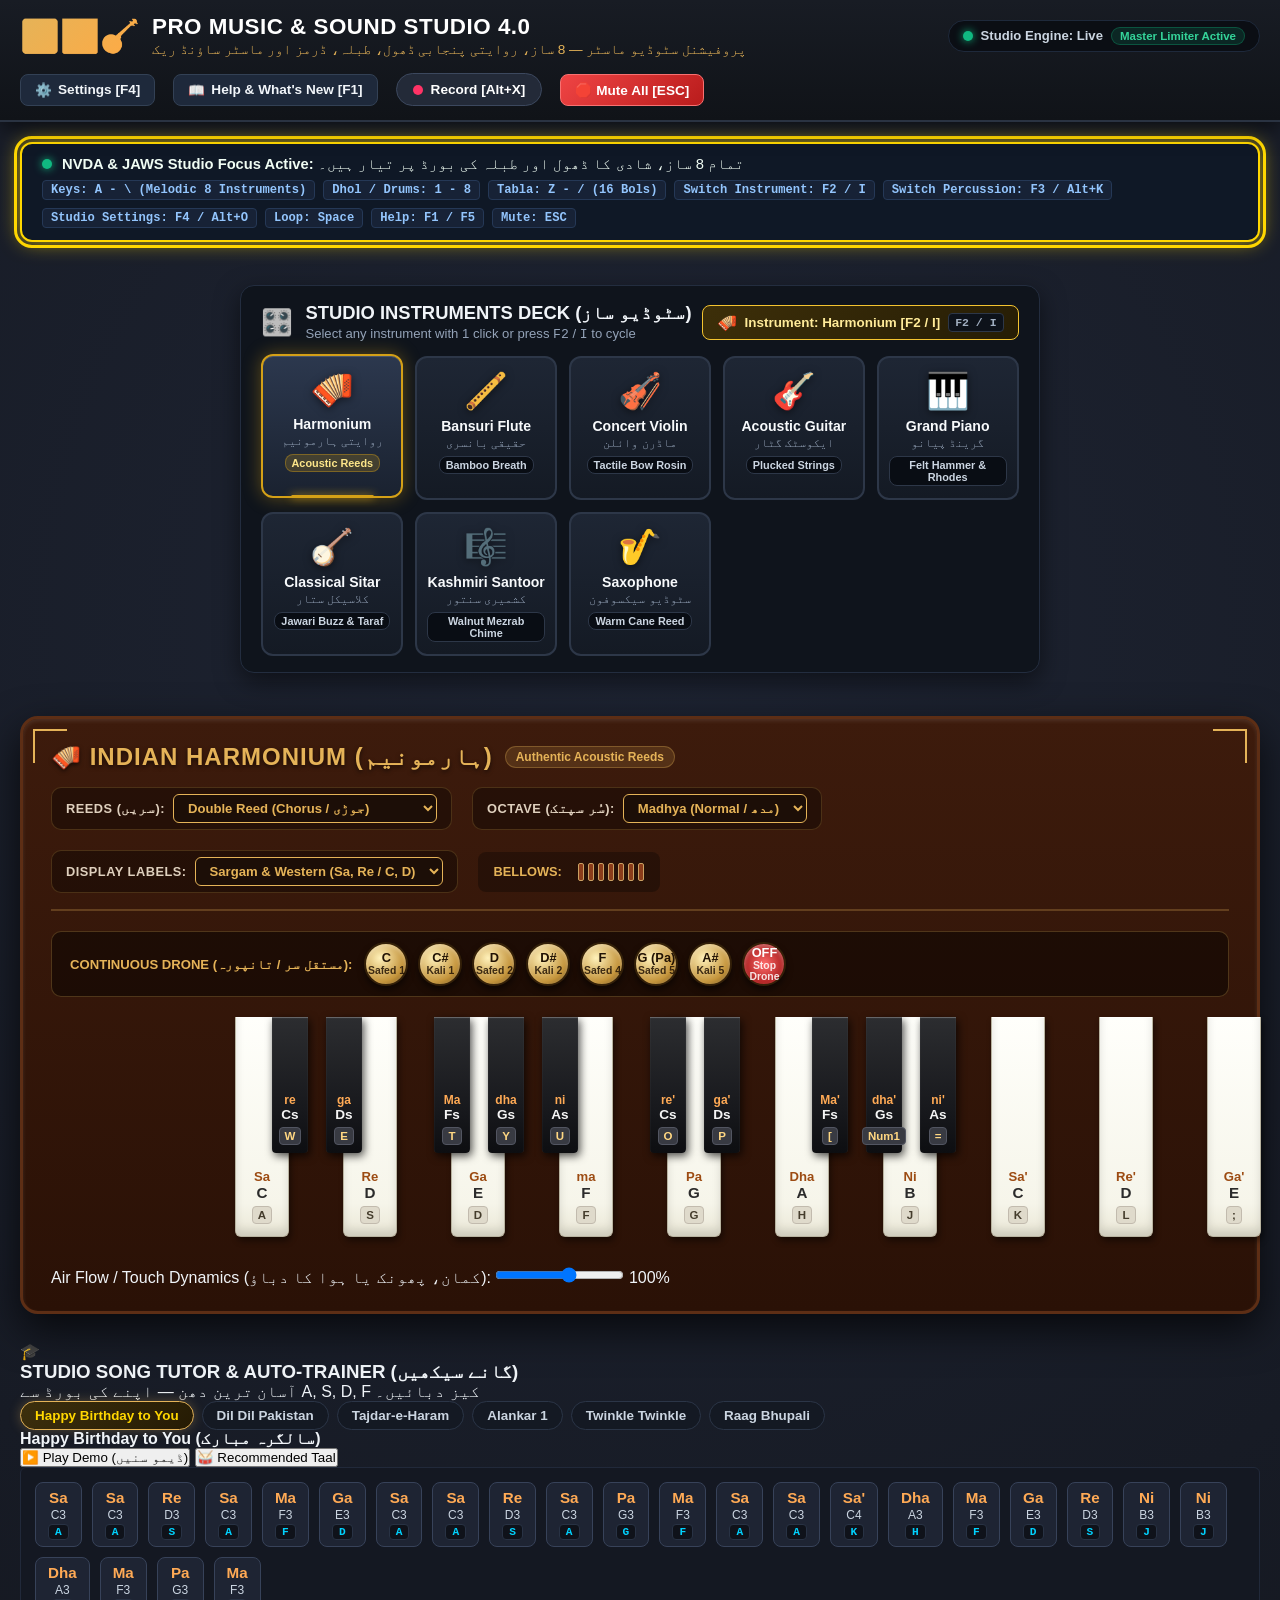
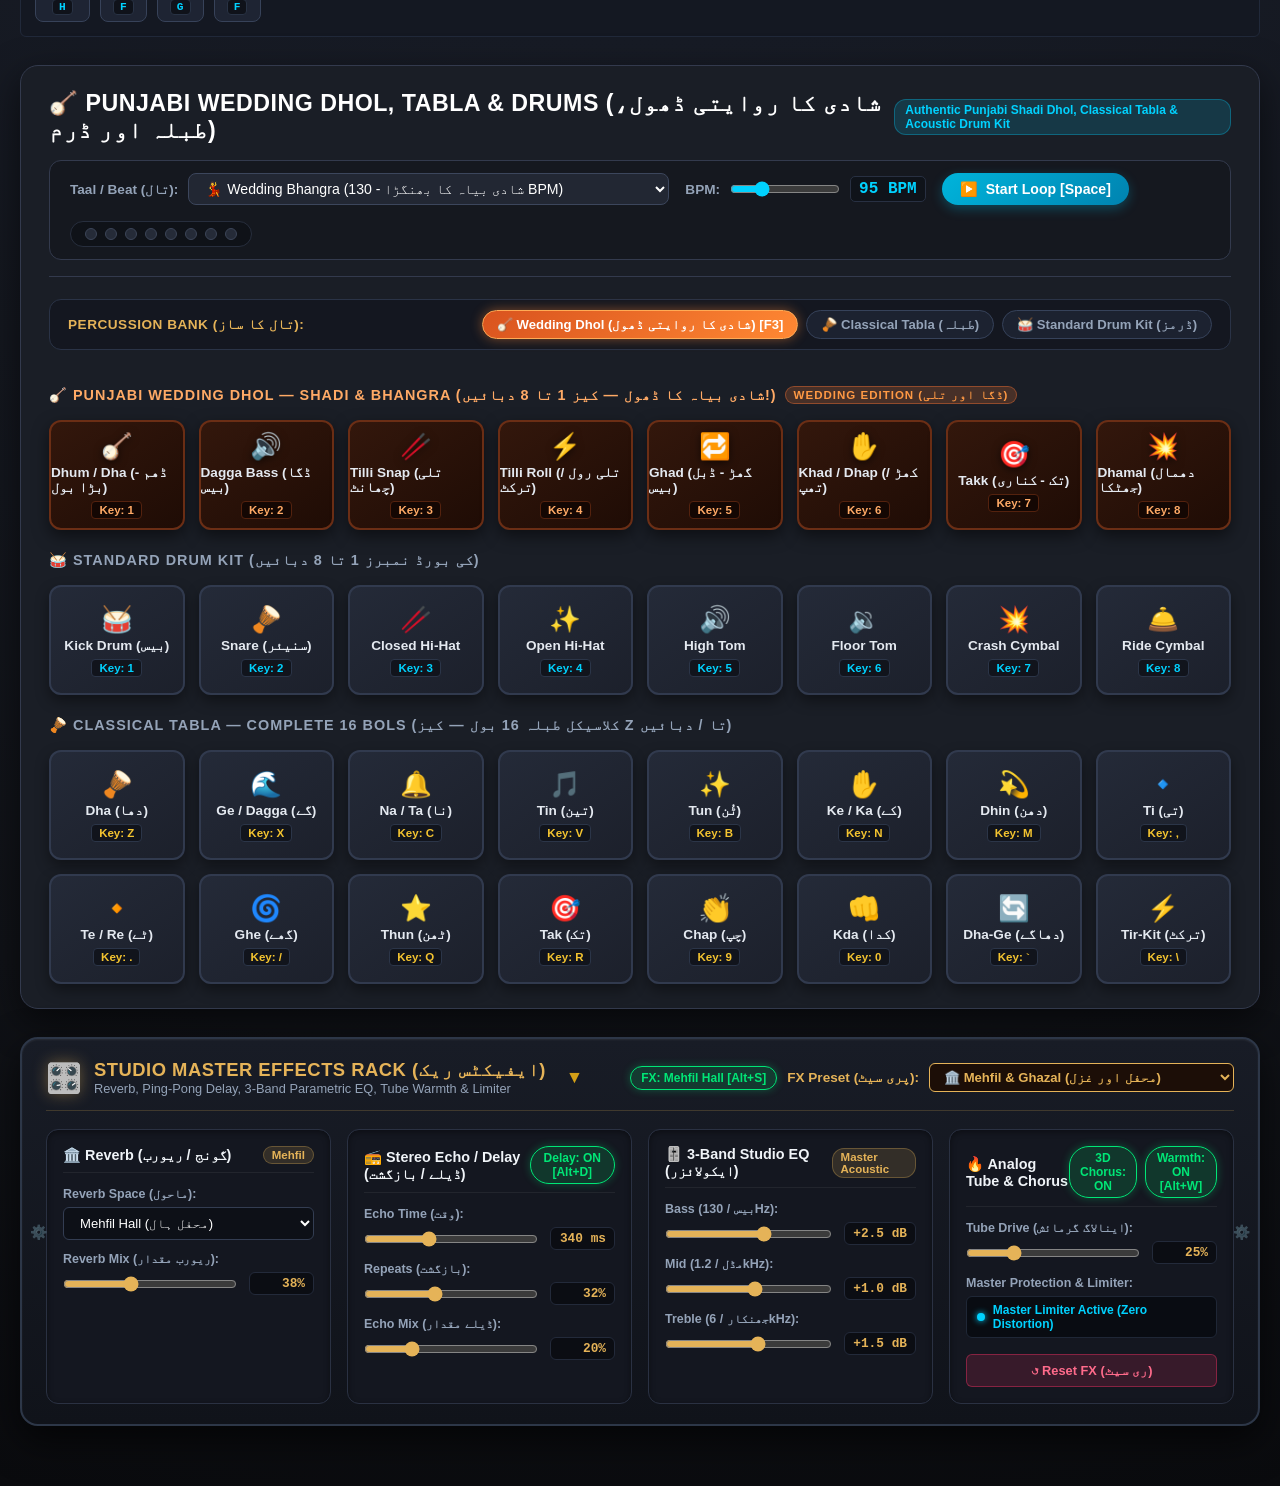
==== commit cbc71e39: "Pro Music Studio 4.0 - English Help, What's New, and Zero-Touch Background Auto-Updater" ====
--- a/index.html
+++ b/index.html
@@ -34,15 +34,15 @@
             <div class="header-controls">
                 <button id="btnOpenSettings" class="studio-nav-btn" title="Open Studio Settings Menu (Shortcut: F4 or Alt+O)">
                     <span class="nav-icon">⚙️</span>
-                    <span>Settings (سیٹنگز) [F4]</span>
+                    <span>Settings [F4]</span>
                 </button>
-                <button id="btnTextHelp" class="studio-nav-btn" title="Text Help & Playing Tutorials (Shortcut: F1 or F5)">
+                <button id="btnTextHelp" class="studio-nav-btn" title="Help Manual & What's New (Shortcut: F1 or F5)">
                     <span class="nav-icon">📖</span>
-                    <span id="helpBtnText">Help (رہنمائی) [F1]</span>
+                    <span id="helpBtnText">Help & What's New [F1]</span>
                 </button>
                 <button id="btnRecord" class="record-btn" title="Record your performance (Shortcut: Alt+X)">
                     <span class="rec-dot"></span>
-                    <span id="recText">Record (ریکارڈ)</span>
+                    <span id="recText">Record [Alt+X]</span>
                 </button>
                 <a id="btnDownload" class="download-link" download="studio-recording.webm">⬇️ Save Track</a>
                 <button id="btnPanicStop" class="panic-btn" title="Panic Button: Stop all sound immediately (Shortcut: Escape)">
@@ -75,6 +75,20 @@
                 <span class="nvda-tag">Loop: Space</span>
                 <span class="nvda-tag">Help: F1 / F5</span>
                 <span class="nvda-tag">Mute: ESC</span>
+            </div>
+        </div>
+
+        <!-- Live GitHub Auto-Update Notification Banner -->
+        <div id="updateBanner" class="update-banner" role="alert" style="display: none;">
+            <div class="update-banner-content">
+                <span class="update-banner-icon">🎉</span>
+                <div class="update-banner-text">
+                    <strong>New Studio Update:</strong> <span id="updateBannerMsg">A new version of Pro Music & Sound Studio is available on GitHub!</span>
+                </div>
+                <div class="update-banner-actions">
+                    <button id="btnViewWhatsNew" class="update-banner-btn" title="View What's New in this Update">What's New</button>
+                    <button id="btnDismissUpdate" class="update-banner-close" aria-label="Dismiss Update Notice">✕</button>
+                </div>
             </div>
         </div>
 
@@ -1005,10 +1019,10 @@
                                 </button>
                             </div>
                             <div class="settings-item">
-                                <label>Check Offline Updates (اپ ڈیٹس چیک کریں):</label>
-                                <button id="btnUpdateCheck" class="a11y-btn" title="Check for Updates and Offline Cache Integrity (Alt + U)">
+                                <label>Check for Updates (GitHub Auto-Check):</label>
+                                <button id="btnUpdateCheck" class="a11y-btn" title="Check for Updates from GitHub Repository (Alt + U)">
                                     <span class="a11y-icon">🔄</span>
-                                    <span id="updateBtnText">Check Updates [Alt+U]</span>
+                                    <span id="updateBtnText">Check for Updates [Alt+U]</span>
                                 </button>
                             </div>
                         </div>
@@ -1043,68 +1057,125 @@
             </div>
         </div>
 
-        <!-- ================= TEXT HELP & PLAYING GUIDE MODAL ================= -->
+        <!-- ================= TEXT HELP, USER MANUAL & WHAT'S NEW MODAL ================= -->
         <div class="help-modal" id="helpModal" role="dialog" aria-modal="true" aria-labelledby="helpModalTitle" hidden>
             <div class="help-modal-overlay" id="helpModalOverlay"></div>
             <div class="help-modal-content">
                 <div class="help-modal-header">
-                    <h2 id="helpModalTitle">📖 Pro Music Studio — Complete User Manual & Shortcut Guide</h2>
+                    <h2 id="helpModalTitle">📖 Pro Music & Sound Studio 4.0 — Help Center & What's New</h2>
                     <button class="help-close-btn" id="btnCloseHelpModal" aria-label="Close Help Manual (Shortcut: Escape or F1)">✕</button>
                 </div>
                 <div class="help-modal-body" id="helpModalBody" tabindex="0">
+
+                    <!-- Section 1: What's New in Version 4.0 -->
+                    <div class="help-block whats-new-box">
+                        <h3>🎉 What's New in Version 4.0 (Pro Studio Edition)</h3>
+                        <p>Welcome to <strong>Pro Music & Sound Studio 4.0</strong>! This major upgrade transforms your virtual instrument into an all-in-one Digital Audio Workstation (DAW) designed for all musicians, screen reader users, and students:</p>
+                        <ul>
+                            <li><strong>8 Iconic Acoustic Instruments:</strong> Expanded from 4 to 8 studio instruments with physical acoustic synthesis — Indian Harmonium, Concert Grand Piano & Rhodes, Classical Indian Sitar, Kashmiri Santoor, Studio Jazz Saxophone, Modern Concert Violin, Real Bansuri Flute, and Acoustic Guitar.</li>
+                            <li><strong>1-Click Instrument Deck:</strong> Quick 8-card visual deck with instant 1-click selection, active glow state, and single-key cycling (<kbd>F2</kbd> or <kbd>I</kbd>).</li>
+                            <li><strong>Dedicated Settings Menu (<kbd>F4</kbd> / <kbd>Alt + O</kbd>):</strong> Full tabbed modal to configure Audio Engine, Screen Reader verbosity, Keyboard display, and Studio Themes.</li>
+                            <li><strong>Punjabi Wedding Dhol (<kbd>1</kbd> to <kbd>8</kbd>):</strong> Authentic sheesham wood drum with deep Dagga bass, sharp Tilli rim snap, rolls, and dhamal strokes.</li>
+                            <li><strong>Classical Tabla (16 Bols):</strong> Play authentic tabla bols on keys <kbd>Z</kbd> to <kbd>/</kbd>.</li>
+                            <li><strong>Collapsible Master Effects Rack (<kbd>Alt + S</kbd>):</strong> Reverb spaces, ping-pong delay, 3-band parametric EQ, and analog tube warmth.</li>
+                            <li><strong>Zero-Touch Automatic Updates:</strong> Background GitHub synchronization on startup without needing to run any manual batch files.</li>
+                            <li><strong>100% Offline & Ad-Free:</strong> Pure Web Audio API synthesis with zero external dependencies, trackers, or advertisements.</li>
+                        </ul>
+                    </div>
+
+                    <!-- Section 2: 8 Studio Instruments -->
                     <div class="help-block">
-                        <h3>🎛️ 8 Studio Instruments (آٹھ سٹوڈیو ساز)</h3>
-                        <p>Press <kbd>F2</kbd> or <kbd>I</kbd> to cycle through all 8 instruments:</p>
+                        <h3>🎛️ 8 Iconic Studio Instruments Guide</h3>
+                        <p>Press <kbd>F2</kbd> or <kbd>I</kbd> to cycle forward through instruments, or press <kbd>Shift + F2</kbd> to cycle backward:</p>
                         <ul>
-                            <li><strong>🪗 Indian Harmonium:</strong> Authentic double & triple acoustic reeds and bellows wind.</li>
-                            <li><strong>🪈 Real Bansuri Flute:</strong> Bamboo breath turbulence, embouchure chiff, and expressive vibrato.</li>
-                            <li><strong>🎻 Modern Concert Violin:</strong> Tactile rosin friction, 4-stage body formants, and delayed vibrato.</li>
-                            <li><strong>🎸 Acoustic Guitar:</strong> Plucked string strike with soundboard wood decay.</li>
-                            <li><strong>🎹 Concert Grand Piano:</strong> Felt hammer knock, trichord string unisons, and soundboard sustain.</li>
-                            <li><strong>🪕 Classical Indian Sitar:</strong> Dynamic jawari bridge buzz, steel mizrab attack, and taraf sympathetic ring.</li>
-                            <li><strong>🎼 Kashmiri Santoor:</strong> 100-string hammered dulcimer with walnut mezrab chime and long sustain.</li>
-                            <li><strong>🎷 Studio Saxophone:</strong> Cane reed vibration, conical brass bore, and smoky expressive breath.</li>
+                            <li><strong>🪗 Indian Harmonium:</strong> Authentic single, double, and triple brass acoustic reeds, expressive bellows air dynamics, and drone keys.</li>
+                            <li><strong>🎹 Concert Grand Piano & Rhodes:</strong> Physical hammer knock (&lt;3ms), trichord unisons with micro-detuning (+0.8/-0.8 cents), soundboard resonance, multi-harmonic decay, and Rhodes tine ring.</li>
+                            <li><strong>🪕 Classical Indian Sitar:</strong> Dynamic Jawari curved bridge buzz (2.4-3.8 kHz formant envelope), steel mizrab stroke, and taraf sympathetic string resonance.</li>
+                            <li><strong>🎼 Kashmiri Santoor:</strong> 100-string hammered dulcimer with walnut mezrab chime, natural 4-string chorus beating, and long crystalline sustain.</li>
+                            <li><strong>🎷 Studio Jazz Saxophone:</strong> Cane reed vibration, conical brass bore acoustic resonance, breath turbulence noise, and 5.4 Hz delayed vibrato.</li>
+                            <li><strong>🎻 Modern Concert Violin:</strong> Tactile rosin bow friction, 4-stage wooden corpus resonance (Helmholtz A0, top B1, back, and bridge hill), and delayed-onset vibrato.</li>
+                            <li><strong>🪈 Real Bansuri Flute:</strong> Natural bamboo breath turbulence, authentic embouchure chiff, and expressive vibrato.</li>
+                            <li><strong>🎸 Acoustic Guitar:</strong> Plucked string transient attack, soundboard wooden body decay, and crystal-clear sustain.</li>
                         </ul>
                     </div>
 
+                    <!-- Section 3: Percussion Banks (Dhol, Tabla, Drums) -->
                     <div class="help-block">
-                        <h3>🪕 Punjabi Wedding Dhol (شادی بیاہ کا روایتی پنجابی ڈھول — ڈگا اور تلی)</h3>
+                        <h3>🥁 Percussion Banks Guide (Press <kbd>F3</kbd> or <kbd>Alt + K</kbd> to Switch)</h3>
+                        <p>Switch instantly between <strong>Punjabi Wedding Dhol</strong>, <strong>Classical Tabla</strong>, and <strong>Western Drum Kit</strong>:</p>
                         <table class="help-table">
                             <thead>
-                                <tr><th>بول / Stroke</th><th>قسم / Description</th><th>کی بورڈ کی (Dhol Mode)</th></tr>
+                                <tr><th>Key</th><th>Wedding Dhol Stroke</th><th>Description & Sound</th></tr>
                             </thead>
                             <tbody>
-                                <tr><td>Dhum / Dha (ڈھم / دھا)</td><td>ڈگا اور تلی کا مشترکہ بڑا بول (Main Wedding Downbeat)</td><td><kbd>1</kbd></td></tr>
-                                <tr><td>Dagga Bass (ڈگا بیس)</td><td>شیشم کی لکڑی کے ڈھول کے پیٹ کی گہری گونج (Deep Barrel Bass)</td><td><kbd>2</kbd></td></tr>
-                                <tr><td>Tilli Snap (تلی چھانٹ)</td><td>کین کی تلی کی تیز چٹاخ چاٹ (Sharp Cane Rim Snap)</td><td><kbd>3</kbd></td></tr>
-                                <tr><td>Tilli Roll (تلی رول / ترکٹ)</td><td>شادی کی تیز رفتار رولنگ پھرتی (Fast Flurry Roll)</td><td><kbd>4</kbd></td></tr>
-                                <tr><td>Ghad (گھڑ)</td><td>ڈبل باؤنس بیس اسٹروک (Bouncing Bass)</td><td><kbd>5</kbd></td></tr>
-                                <tr><td>Khad / Dhap (کھڑ / تھپ)</td><td>بند تھپڑ والا کھردرا بول (Muted Rim Slap)</td><td><kbd>6</kbd></td></tr>
-                                <tr><td>Takk (تک)</td><td>خشک کناری کی تلی تھپکی (Dry Treble Tap)</td><td><kbd>7</kbd></td></tr>
-                                <tr><td>Dhamal (دھمال جھٹکا)</td><td>مست قلندر دھمال کی لہراتی دھمک (Resonant Dhamal Strike)</td><td><kbd>8</kbd></td></tr>
+                                <tr><td><kbd>1</kbd></td><td><strong>Dhum (Downbeat)</strong></td><td>Simultaneous Dagga + Tilli strike; main celebration bhangra downbeat</td></tr>
+                                <tr><td><kbd>2</kbd></td><td><strong>Dagga Bass</strong></td><td>Heavy wooden curved mallet strike on bass head (96 Hz - 50 Hz deep thump)</td></tr>
+                                <tr><td><kbd>3</kbd></td><td><strong>Tilli Snap</strong></td><td>Flexible thin bamboo cane slap on treble head (2800 Hz sharp crack)</td></tr>
+                                <tr><td><kbd>4</kbd></td><td><strong>Tilli Roll</strong></td><td>High-speed continuous 4-strike cane flurry (Trrr-Taa)</td></tr>
+                                <tr><td><kbd>5</kbd></td><td><strong>Ghad</strong></td><td>Double-bouncing bass strike with natural acoustic bounce</td></tr>
+                                <tr><td><kbd>6</kbd></td><td><strong>Khad / Dhap</strong></td><td>Muted palm rim slap on the bass skin</td></tr>
+                                <tr><td><kbd>7</kbd></td><td><strong>Takk</strong></td><td>Dry wooden rim tap on the outer wooden edge</td></tr>
+                                <tr><td><kbd>8</kbd></td><td><strong>Dhamal</strong></td><td>Sufi Mast Qalandar ecstatic bass resonance and overtone ring</td></tr>
                             </tbody>
                         </table>
-                    </div>
-
+                        <p><strong>Classical Tabla Mode:</strong> Keys <kbd>Z</kbd> to <kbd>/</kbd> trigger Dha, Ge, Ka, Dhee, Ti, Ta, Tun, Tin, Na, etc.</p>
+                        <p><strong>Auto-Rhythm Loops:</strong> Press <kbd>Spacebar</kbd> to start or stop automatic celebration rhythms (Wedding Bhangra 130 BPM, Luddi Mehndi 115 BPM, Dhamal 140 BPM, Keherwa 92 BPM, Dadra 108 BPM, TeenTaal 84 BPM).</p>
+                    </div>
+
+                    <!-- Section 4: Master Keyboard Shortcuts -->
                     <div class="help-block">
-                        <h3>🪘 Classical Tabla (16 Bols)</h3>
-                        <p>Play with keys <kbd>Z</kbd> to <kbd>/</kbd>, <kbd>Q</kbd>, <kbd>R</kbd>, <kbd>9</kbd>, <kbd>0</kbd>, <kbd>`</kbd>, <kbd>\</kbd>.</p>
-                    </div>
-
+                        <h3>⚡ Complete Keyboard Shortcuts Reference</h3>
+                        <table class="help-table">
+                            <thead>
+                                <tr><th>Key / Shortcut</th><th>Action</th><th>Description</th></tr>
+                            </thead>
+                            <tbody>
+                                <tr><td><kbd>A</kbd> to <kbd>\</kbd></td><td>Melodic Keys</td><td>Play 25 melodic notes across 2 octaves for any of the 8 instruments</td></tr>
+                                <tr><td><kbd>1</kbd> to <kbd>8</kbd></td><td>Dhol / Drum Strokes</td><td>Play authentic Punjabi Dhol or Western Drum Kit sounds</td></tr>
+                                <tr><td><kbd>Z</kbd> to <kbd>/</kbd></td><td>Tabla Bols</td><td>Play 16 classical Indian tabla bols without key collision</td></tr>
+                                <tr><td><kbd>F2</kbd> or <kbd>I</kbd></td><td>Next Instrument</td><td>Cycle forward through all 8 studio instruments</td></tr>
+                                <tr><td><kbd>Shift + F2</kbd></td><td>Previous Instrument</td><td>Cycle backward through studio instruments</td></tr>
+                                <tr><td><kbd>F3</kbd> or <kbd>Alt + K</kbd></td><td>Switch Percussion Bank</td><td>Toggle between Wedding Dhol, Classical Tabla, and Drum Kit</td></tr>
+                                <tr><td><kbd>F4</kbd> or <kbd>Alt + O</kbd></td><td>Settings Menu</td><td>Open or close the comprehensive accessible Settings Menu</td></tr>
+                                <tr><td><kbd>F1</kbd> or <kbd>F5</kbd></td><td>Help & What's New</td><td>Open or close this Help Center and User Manual</td></tr>
+                                <tr><td><kbd>Spacebar</kbd></td><td>Auto Rhythm</td><td>Start or stop background auto-rhythm accompaniment loop</td></tr>
+                                <tr><td><kbd>Alt + S</kbd></td><td>Toggle Effects Rack</td><td>Expand or collapse Studio Master Effects Rack & cycle presets</td></tr>
+                                <tr><td><kbd>Alt + R</kbd></td><td>Reverb Space Preset</td><td>Cycle Reverb spaces (Mehfil Hall, Studio, Plate, Cathedral, Spring)</td></tr>
+                                <tr><td><kbd>Alt + D</kbd></td><td>Toggle Delay / Echo</td><td>Turn stereo ping-pong tape delay ON or OFF</td></tr>
+                                <tr><td><kbd>Alt + W</kbd></td><td>Toggle Tube Warmth</td><td>Turn analog saturation warmth ON or OFF</td></tr>
+                                <tr><td><kbd>Alt + N</kbd></td><td>Speak Notes (Swar)</td><td>Toggle vocal speech announcement of played note names</td></tr>
+                                <tr><td><kbd>Alt + C</kbd></td><td>High Contrast Mode</td><td>Toggle ultra high-contrast visual theme for low-vision users</td></tr>
+                                <tr><td><kbd>Alt + X</kbd></td><td>Record Performance</td><td>Start or stop high-fidelity studio audio recording</td></tr>
+                                <tr><td><kbd>Escape</kbd></td><td>Mute All / Close Dialog</td><td>Close open menus or immediately stop all audio playback</td></tr>
+                            </tbody>
+                        </table>
+                    </div>
+
+                    <!-- Section 5: Automatic Updates & GitHub Synchronization -->
                     <div class="help-block">
-                        <h3>⚡ Master Shortcuts (شارٹ کٹس)</h3>
+                        <h3>🔄 Automatic Updates & GitHub Synchronization</h3>
+                        <p>Pro Music & Sound Studio 4.0 is connected to GitHub (<code>shakeelahmadakash64-dev/pro-music-sound-studio</code>) for zero-maintenance updates:</p>
                         <ul>
-                            <li><kbd>F4</kbd> ya <kbd>Alt + O</kbd>: <strong>Settings Menu</strong> (سیٹنگز مینو کھولیں یا بند کریں)</li>
-                            <li><kbd>F1</kbd> ya <kbd>F5</kbd>: <strong>Help Guide</strong> (رہنمائی مینو کھولیں یا بند کریں)</li>
-                            <li><kbd>F2</kbd> ya <kbd>I</kbd>: <strong>Switch Instrument</strong> (8 سازوں کے درمیان سوئچ کریں)</li>
-                            <li><kbd>F3</kbd> ya <kbd>Alt + K</kbd>: <strong>Switch Percussion</strong> (ڈھول، طبلہ اور ڈرمز)</li>
-                            <li><kbd>Space</kbd>: <strong>Auto Rhythm Loop</strong> (تال شروع یا بند کریں)</li>
-                            <li><kbd>Escape</kbd>: <strong>Mute All / Close Modals</strong> (تمام آوازیں فوراً بند کریں)</li>
+                            <li><strong>Zero-Touch Auto-Update:</strong> When launched from your Desktop shortcut, the studio automatically checks and pulls any new updates from GitHub silently in the background. You do not need to run any manual files.</li>
+                            <li><strong>In-App Update Check:</strong> Every time the studio opens, it checks GitHub in the background. If a newer version is available, a "What's New" notification banner appears with full details.</li>
+                            <li><strong>100% Offline Resilience:</strong> If your computer has no internet connection, the studio skips the check and runs instantly from offline storage.</li>
                         </ul>
                     </div>
+
+                    <!-- Section 6: NVDA & JAWS Accessibility -->
+                    <div class="help-block">
+                        <h3>♿ Screen Reader & Accessibility Guide (NVDA & JAWS)</h3>
+                        <ul>
+                            <li><strong>Automatic Focus Mode:</strong> The studio operates under <code>role="application"</code>, meaning NVDA and JAWS automatically switch to focus mode so every keystroke passes directly to your instruments with zero latency.</li>
+                            <li><strong>Live ARIA Announcements:</strong> All instrument switches, percussion bank changes, settings adjustments, and update alerts are announced through polite and assertive ARIA live regions.</li>
+                            <li><strong>Zero Key Collision:</strong> You can play melody keys (<kbd>A</kbd> to <kbd>\</kbd>) with your right hand while simultaneously playing dhol/drums (<kbd>1</kbd> to <kbd>8</kbd>) or tabla (<kbd>Z</kbd> to <kbd>/</kbd>) with your left hand without any audio dropouts or key clashes.</li>
+                            <li><strong>Emergency Silence:</strong> Press <kbd>Escape</kbd> at any time to immediately mute all sounding voices.</li>
+                        </ul>
+                    </div>
+
                 </div>
                 <div class="help-modal-footer">
-                    <button id="btnCloseHelpModalBottom" class="a11y-btn a11y-highlight">Wapas Studio Jayein (Close Guide - Esc / F1)</button>
+                    <button id="btnCloseHelpModalBottom" class="a11y-btn a11y-highlight">Back to Studio (Close Manual - Escape / F1)</button>
                 </div>
             </div>
         </div>
--- a/style.css
+++ b/style.css
@@ -2614,3 +2614,93 @@
     --card-bg: #27160b;
     background: #170d06;
 }
+
+/* Update Notification Banner */
+.update-banner {
+    background: linear-gradient(135deg, rgba(16, 185, 129, 0.18), rgba(6, 95, 70, 0.28));
+    border: 1px solid #10b981;
+    border-radius: 10px;
+    margin: 12px 20px;
+    padding: 12px 18px;
+    box-shadow: 0 4px 16px rgba(16, 185, 129, 0.2);
+    animation: fadeInBanner 0.4s ease-out;
+}
+
+@keyframes fadeInBanner {
+    from { opacity: 0; transform: translateY(-8px); }
+    to { opacity: 1; transform: translateY(0); }
+}
+
+.update-banner-content {
+    display: flex;
+    align-items: center;
+    gap: 14px;
+    flex-wrap: wrap;
+}
+
+.update-banner-icon {
+    font-size: 1.5rem;
+}
+
+.update-banner-text {
+    flex: 1;
+    color: #e6fffa;
+    font-size: 0.95rem;
+    line-height: 1.4;
+}
+
+.update-banner-text strong {
+    color: #34d399;
+}
+
+.update-banner-actions {
+    display: flex;
+    align-items: center;
+    gap: 10px;
+}
+
+.update-banner-btn {
+    background: #10b981;
+    color: #064e3b;
+    border: none;
+    padding: 6px 14px;
+    border-radius: 6px;
+    font-weight: 700;
+    font-size: 0.85rem;
+    cursor: pointer;
+    transition: all 0.2s;
+}
+
+.update-banner-btn:hover {
+    background: #34d399;
+    transform: translateY(-1px);
+}
+
+.update-banner-close {
+    background: transparent;
+    border: none;
+    color: #94a3b8;
+    font-size: 1.1rem;
+    cursor: pointer;
+    padding: 4px 8px;
+    line-height: 1;
+}
+
+.update-banner-close:hover {
+    color: #fff;
+}
+
+/* What's New Box in Help Modal */
+.whats-new-box {
+    background: linear-gradient(135deg, rgba(59, 130, 246, 0.12), rgba(30, 58, 138, 0.2));
+    border: 1px solid rgba(59, 130, 246, 0.4);
+    border-radius: 10px;
+    padding: 16px 20px;
+    margin-bottom: 20px;
+}
+
+.whats-new-box h3 {
+    color: #60a5fa !important;
+    margin-top: 0;
+}
+
